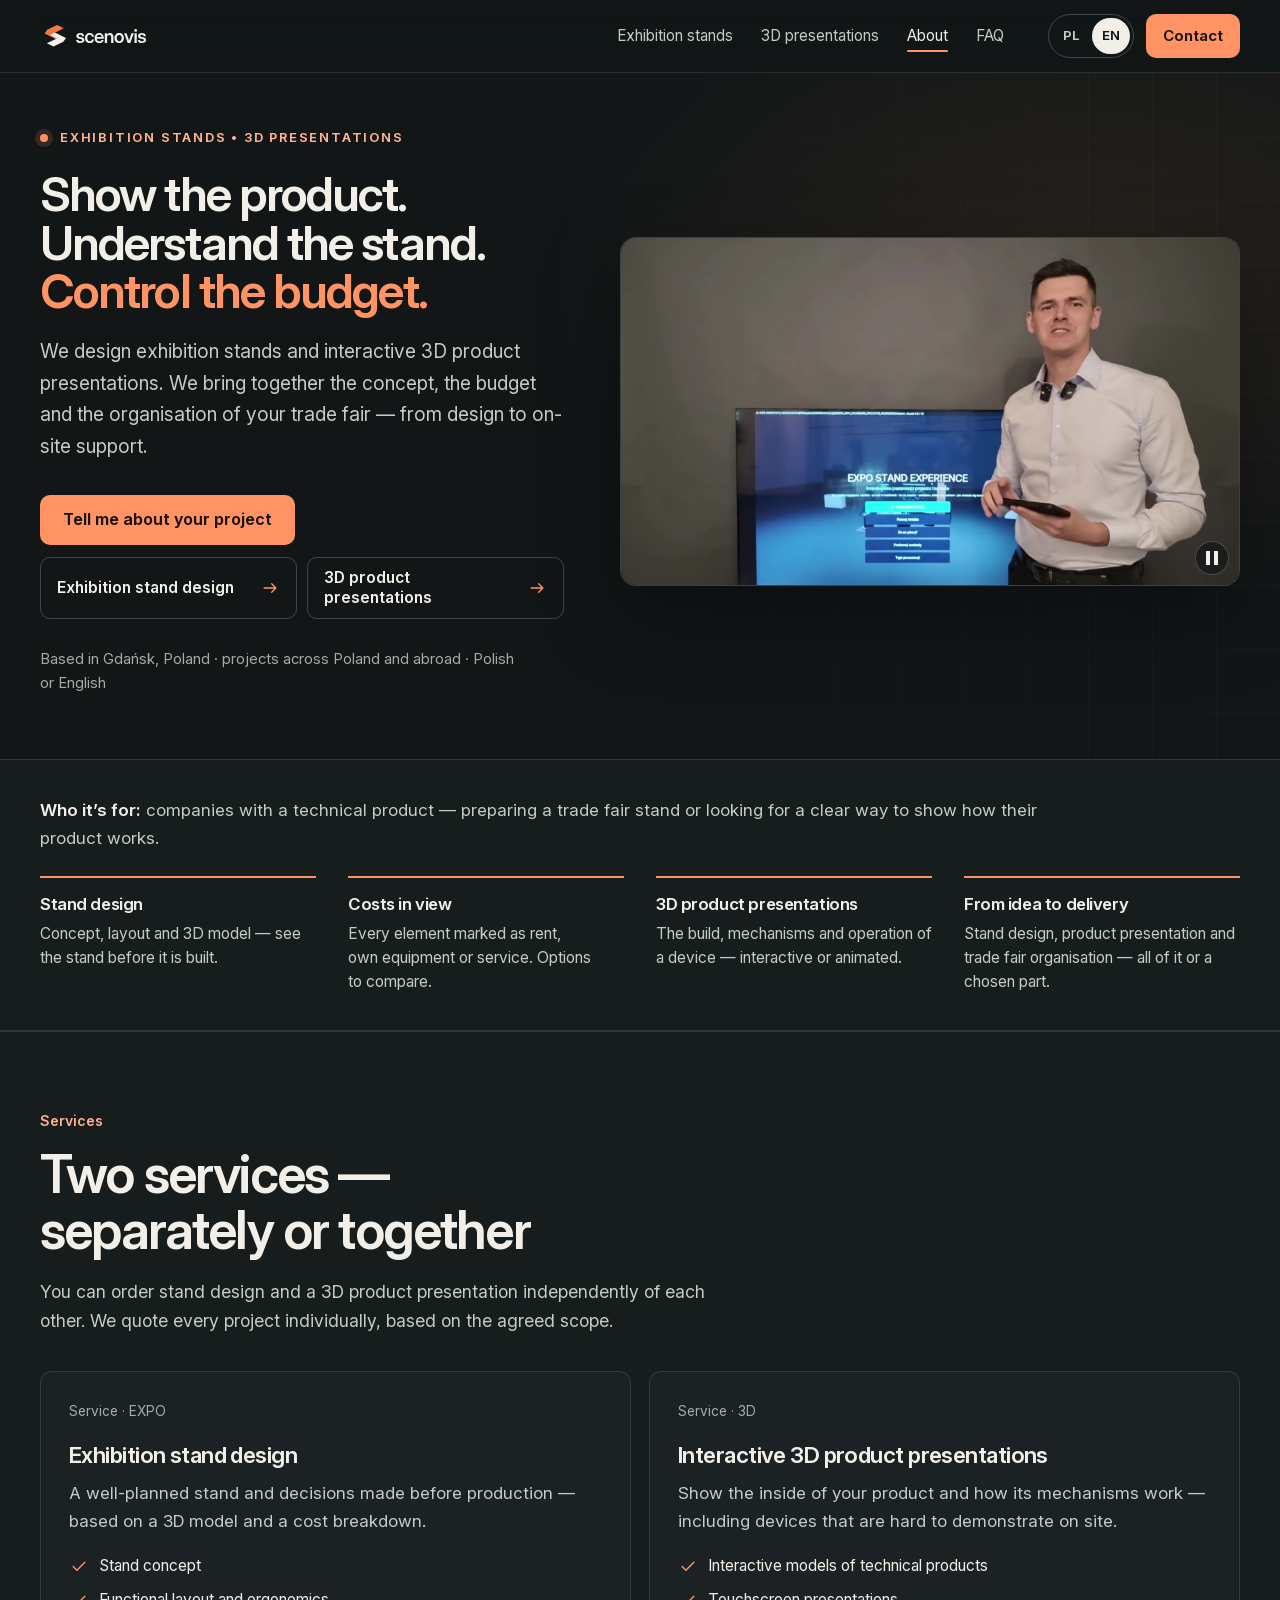
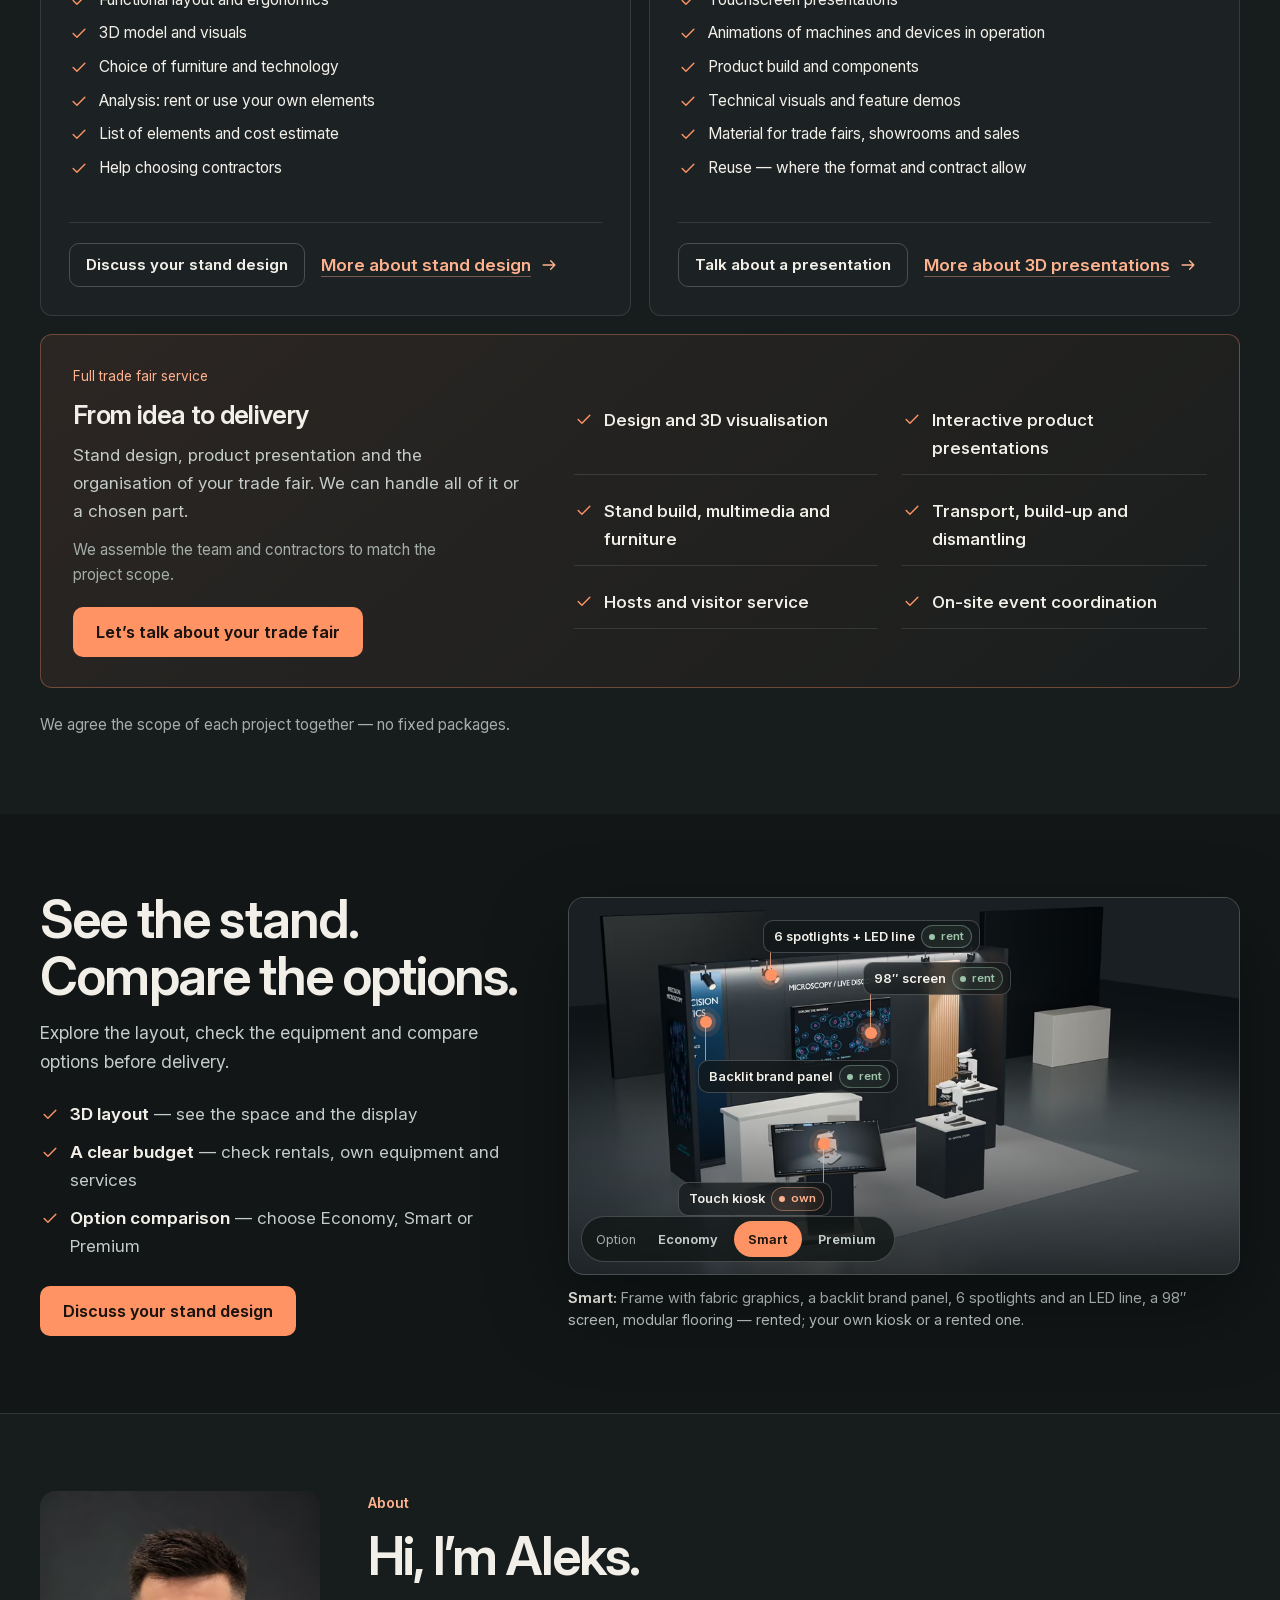
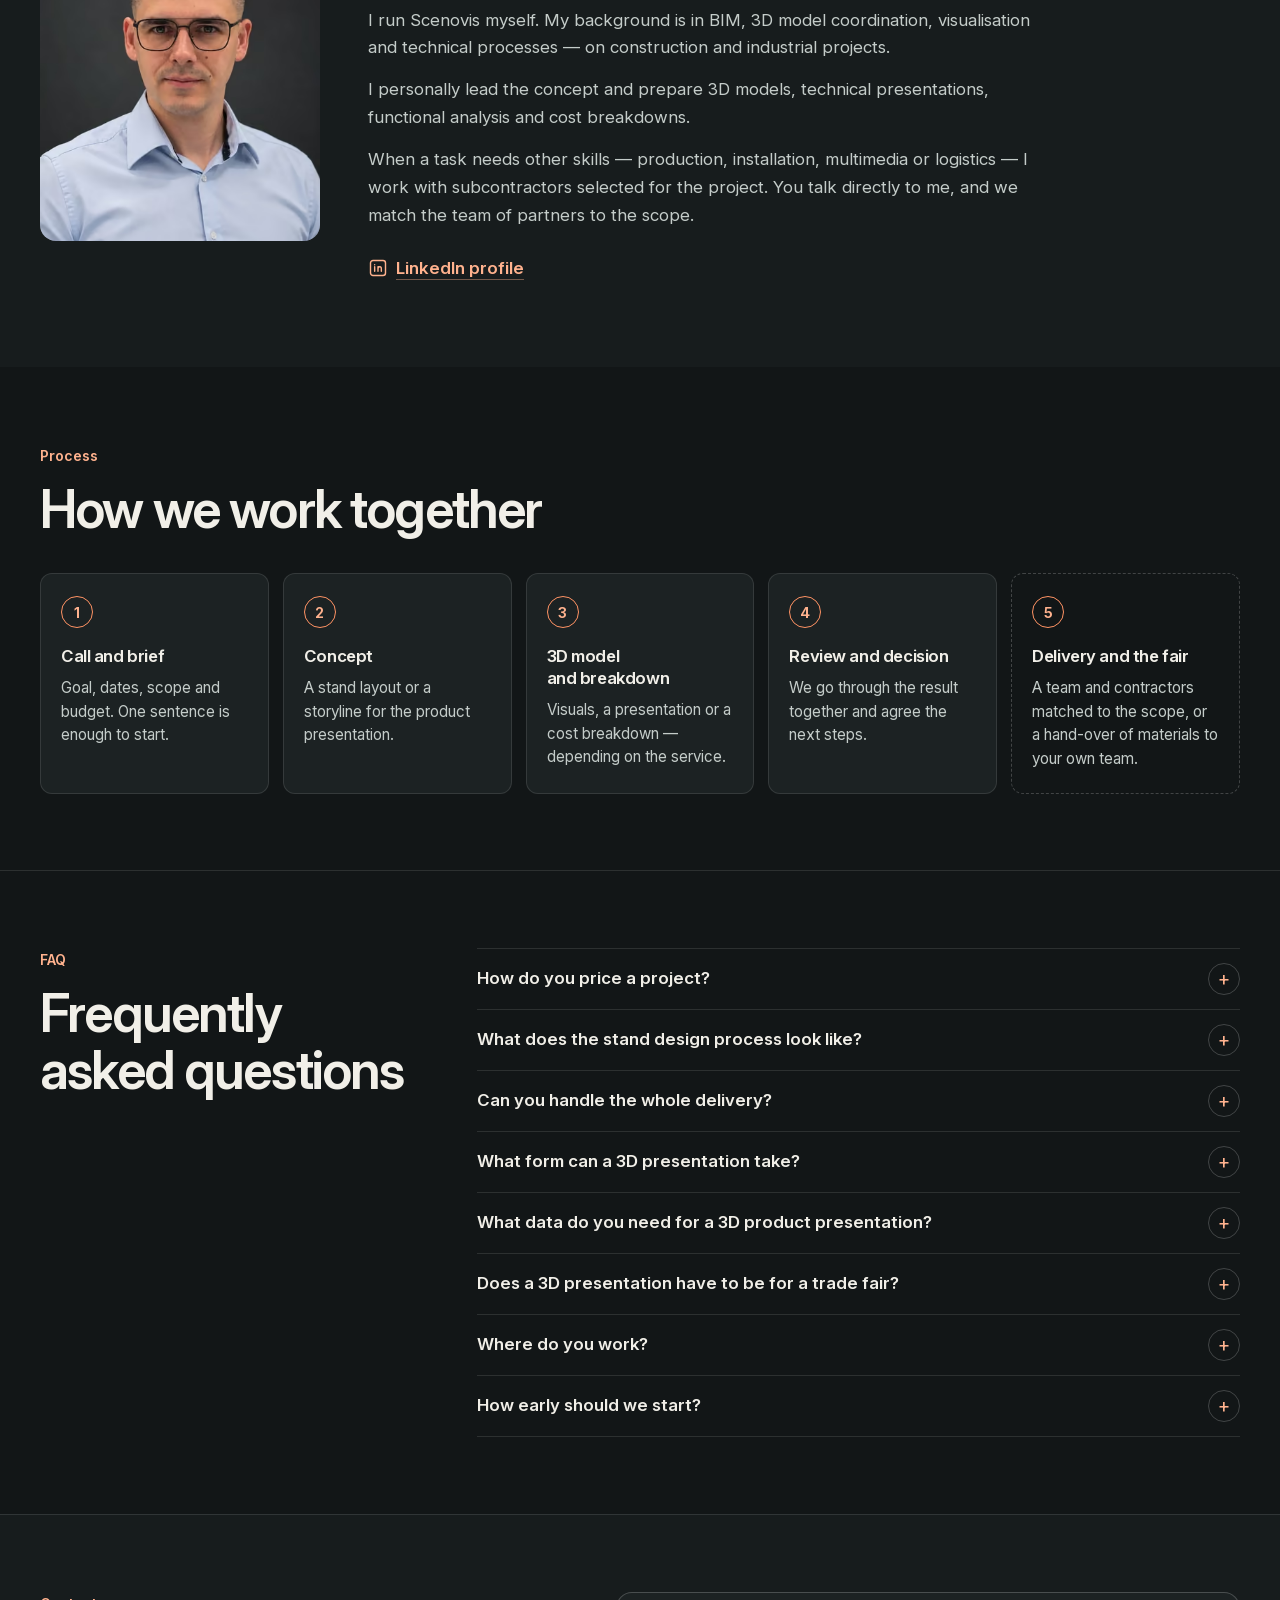
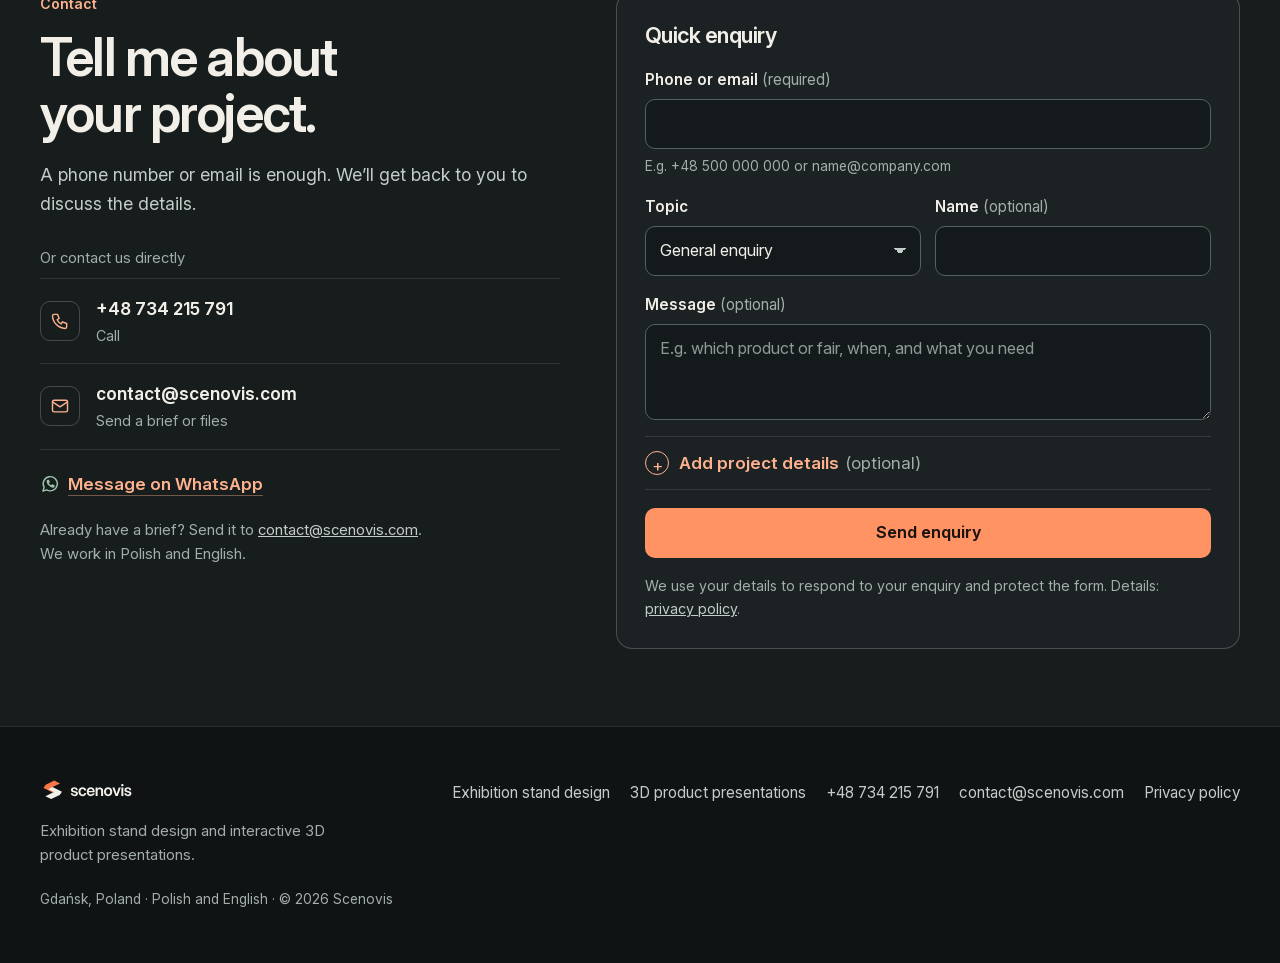
==== en/index.html @ e17bdcfd "Compact mobile typography, about section and contact form" ====
<!doctype html>
<html lang="en" class="no-js">
<head>
<meta charset="utf-8">
<meta name="viewport" content="width=device-width, initial-scale=1">
<title>Scenovis — exhibition stand design and 3D product presentations</title>
<meta name="description" content="Exhibition stand design with a 3D model and cost breakdown, plus interactive 3D presentations of technical products — for trade fairs, showrooms and sales.">
<meta name="robots" content="index,follow">
<link rel="canonical" href="https://scenovis.com/en/">
<link rel="alternate" hreflang="pl" href="https://scenovis.com/pl/">
<link rel="alternate" hreflang="en" href="https://scenovis.com/en/">
<link rel="alternate" hreflang="x-default" href="https://scenovis.com/en/">
<meta name="theme-color" content="#121617">
<meta name="color-scheme" content="dark">
<link rel="preload" href="/assets/fonts/inter-var.woff2" as="font" type="font/woff2" crossorigin>
<link rel="stylesheet" href="/assets/css/site.css?v=65be7eb4">
<script src="/assets/js/site.js?v=65be7eb4" defer></script>
<link rel="icon" href="/favicon.ico" sizes="32x32">
<link rel="icon" href="/assets/icons/favicon.svg" type="image/svg+xml">
<link rel="apple-touch-icon" href="/assets/icons/apple-touch-icon.png">
<meta property="og:type" content="website">
<meta property="og:site_name" content="Scenovis">
<meta property="og:locale" content="en_GB">
<meta property="og:locale:alternate" content="pl_PL">
<meta property="og:title" content="Scenovis — exhibition stand design and 3D product presentations">
<meta property="og:description" content="Exhibition stand design with a 3D model and cost breakdown, plus interactive 3D presentations of technical products — for trade fairs, showrooms and sales.">
<meta property="og:image" content="https://scenovis.com/assets/og/og-en.jpg?v=6e41dfbe">
<meta property="og:image:width" content="1200">
<meta property="og:image:height" content="630">
<meta property="og:image:alt" content="Scenovis — exhibition stand design and 3D product presentations">
<meta name="twitter:card" content="summary_large_image">
<meta name="twitter:title" content="Scenovis — exhibition stand design and 3D product presentations">
<meta name="twitter:description" content="Exhibition stand design with a 3D model and cost breakdown, plus interactive 3D presentations of technical products — for trade fairs, showrooms and sales.">
<meta name="twitter:image" content="https://scenovis.com/assets/og/og-en.jpg?v=6e41dfbe">
<meta property="og:url" content="https://scenovis.com/en/">
<script type="application/ld+json">{"@context":"https://schema.org","@graph":[{"@type":"Organization","@id":"https://scenovis.com/#organization","name":"Scenovis","url":"https://scenovis.com/","logo":"https://scenovis.com/assets/icons/icon-512.png","image":"https://scenovis.com/assets/og/og-pl.jpg","email":"contact@scenovis.com","telephone":"+48734215791","knowsLanguage":["pl","en"],"founder":{"@id":"https://scenovis.com/#aleks"},"contactPoint":{"@type":"ContactPoint","contactType":"customer service","telephone":"+48734215791","email":"contact@scenovis.com","availableLanguage":["Polish","English"]}},{"@type":"WebSite","@id":"https://scenovis.com/#website","url":"https://scenovis.com/","name":"Scenovis","inLanguage":["pl","en"],"publisher":{"@id":"https://scenovis.com/#organization"}},{"@type":"WebPage","@id":"https://scenovis.com/en/#webpage","url":"https://scenovis.com/en/","name":"Scenovis — exhibition stand design and 3D product presentations","description":"Exhibition stand design with a 3D model and cost breakdown, plus interactive 3D presentations of technical products — for trade fairs, showrooms and sales.","inLanguage":"en","isPartOf":{"@id":"https://scenovis.com/#website"},"about":{"@id":"https://scenovis.com/#organization"}},{"@type":"Person","@id":"https://scenovis.com/#aleks","name":"Aleks","jobTitle":"3D / BIM — exhibition stand design and 3D product presentations","worksFor":{"@id":"https://scenovis.com/#organization"},"sameAs":["https://www.linkedin.com/in/aleks-malyshka/"]},{"@type":"VideoObject","@id":"https://scenovis.com/en/#video","name":"Scenovis — exhibition stand design and 3D product presentations","description":"We design exhibition stands and interactive 3D product presentations. We bring together the concept, the budget and the organisation of your trade fair — from design to on-site support.","thumbnailUrl":["https://scenovis.com/assets/video/scenovis-home.jpg"],"uploadDate":"2026-10-18T12:00:00+02:00","duration":"PT31S","contentUrl":"https://scenovis.com/assets/video/scenovis-home.mp4","inLanguage":"en","creator":{"@id":"https://scenovis.com/#organization"}}]}</script>
</head><body class="" data-page="home" data-lang="en">
<a class="skip-link" href="#main">Skip to content</a>
<header class="site-header">
<div class="wrap header-inner">
<a class="brand" href="/en/" aria-label="Scenovis — home"><img src="/assets/icons/logo.svg" width="172" height="50" alt="Scenovis"></a>
<nav class="nav" id="site-nav" aria-label="Main navigation"><ul><li><a href="/en/exhibition-stand-design/">Exhibition stands</a></li><li><a href="/en/3d-product-presentations/">3D presentations</a></li><li><a href="#about">About</a></li><li><a href="#faq">FAQ</a></li></ul></nav>
<div class="header-actions">
<div class="lang-switch" role="group" aria-label="Language"><a href="/pl/" hreflang="pl" lang="pl" data-idmap="{&quot;services&quot;: &quot;oferta&quot;, &quot;example&quot;: &quot;przyklad&quot;, &quot;costs&quot;: &quot;koszty&quot;, &quot;about&quot;: &quot;o-mnie&quot;, &quot;process&quot;: &quot;wspolpraca&quot;, &quot;faq&quot;: &quot;faq&quot;, &quot;contact&quot;: &quot;kontakt&quot;, &quot;scope&quot;: &quot;zakres&quot;}" title="Polski">PL</a><a href="/en/" hreflang="en" lang="en" aria-current="true" title="English">EN</a></div>
<a class="button button-primary button-small header-cta" href="#contact">Contact</a>
<button class="menu-toggle" type="button" aria-controls="site-nav" aria-expanded="false" aria-label="Open menu" data-label-open="Open menu" data-label-close="Close menu"><span></span><span></span></button>
</div>
</div>
<div class="wrap mobile-contact-bar"><a class="button button-primary" href="#contact">Contact</a><a class="button button-ghost" href="https://wa.me/48734215791" target="_blank" rel="noopener" data-track="whatsapp_click">WhatsApp</a></div>
<div class="scroll-progress" aria-hidden="true"><span></span></div>
</header>
<main id="main" tabindex="-1"><section class="hero" aria-labelledby="hero-title">
<div class="wrap hero-grid">
<div class="hero-copy">
<p class="eyebrow">EXHIBITION STANDS • 3D PRESENTATIONS</p>
<h1 id="hero-title">Show the product.<br>Understand the stand.<br><em>Control the budget.</em></h1>
<p class="lead">We design exhibition stands and interactive 3D product presentations. We bring together the concept, the budget and the organisation of your trade fair — from design to on-site support.</p>
<div class="cta-row">
<a class="button button-primary" href="#contact" data-topic="general" data-track="hero_cta_contact">Tell me about your project</a>
</div>
<nav class="hero-paths" aria-label="Services"><ul><li><a class="hero-path" href="/en/exhibition-stand-design/" data-track="hero_service_expo"><span>Exhibition stand design</span><svg class="icon" viewBox="0 0 24 24" aria-hidden="true" focusable="false"><path d="M5 12h14m-5-5 5 5-5 5"/></svg></a></li><li><a class="hero-path" href="/en/3d-product-presentations/" data-track="hero_service_3d"><span>3D product presentations</span><svg class="icon" viewBox="0 0 24 24" aria-hidden="true" focusable="false"><path d="M5 12h14m-5-5 5 5-5 5"/></svg></a></li></ul></nav>
<p class="hero-note">Based in Gdańsk, Poland · projects across Poland and abroad · Polish or English</p>
</div>
<figure class="hero-figure hero-figure--media has-hero-video">
<div class="annotated"><video class="hero-video" autoplay muted playsinline preload="metadata" poster="/assets/video/scenovis-home.jpg?v=5f0a9a73" width="1920" height="1080" aria-label="Touch kiosk with an interactive 3D microscope presentation, the stand counter behind it"><source src="/assets/video/scenovis-home-960.mp4?v=e332403c" type="video/mp4" media="(max-width: 700px)"><source src="/assets/video/scenovis-home.mp4?v=f4c0cc27" type="video/mp4"><track kind="captions" srclang="pl" label="Polski" src="/assets/video/scenovis-home.pl.vtt?v=3665d133"><track kind="captions" srclang="en" label="English" src="/assets/video/scenovis-home.en.vtt?v=f7b758bb" default></video><button class="hero-video-toggle" type="button" data-hero-video-toggle aria-pressed="false" aria-label="Pause video" data-label-pause="Pause video" data-label-play="Play video"><span aria-hidden="true"></span></button><div class="hero-video-end" hidden><div class="player-end-actions"><button type="button" class="button button-ghost player-replay" data-hero-replay>↻ Watch again</button><a class="button button-primary" href="#contact" data-topic="general" data-track="hero_video_end_cta">Tell me about your project</a></div></div></div>
</figure>
</div>
</section><section class="tldr" aria-labelledby="tldr-title">
<div class="wrap">
<h2 class="visually-hidden" id="tldr-title">Scenovis at a glance</h2>
<p class="tldr-for"><strong>Who it’s for:</strong> companies with a technical product — preparing a trade fair stand or looking for a clear way to show how their product works.</p>
<ul class="tldr-list"><li><h3>Stand design</h3><p>Concept, layout and 3D model — see the stand before it is built.</p></li><li><h3>Costs in view</h3><p>Every element marked as rent, own equipment or service. Options to compare.</p></li><li><h3>3D product presentations</h3><p>The build, mechanisms and operation of a device — interactive or animated.</p></li><li><h3>From idea to delivery</h3><p>Stand design, product presentation and trade fair organisation — all of it or a chosen part.</p></li></ul>
</div>
</section><section class="section services" id="services" aria-labelledby="services-title">
<div class="wrap">
<div class="section-head"><p class="section-label">Services</p><h2 id="services-title">Two services — separately or together</h2><p class="section-lead">You can order stand design and a 3D product presentation independently of each other. We quote every project individually, based on the agreed scope.</p></div>
<div class="services-grid"><article class="service">
<p class="service-code">Service · EXPO</p>
<h3>Exhibition stand design</h3>
<p class="service-desc">A well-planned stand and decisions made before production — based on a 3D model and a cost breakdown.</p>
<ul class="service-list"><li><svg class="icon" viewBox="0 0 24 24" aria-hidden="true" focusable="false"><path d="m5 12.5 4.5 4.5L19 7.5"/></svg>Stand concept</li><li><svg class="icon" viewBox="0 0 24 24" aria-hidden="true" focusable="false"><path d="m5 12.5 4.5 4.5L19 7.5"/></svg>Functional layout and ergonomics</li><li><svg class="icon" viewBox="0 0 24 24" aria-hidden="true" focusable="false"><path d="m5 12.5 4.5 4.5L19 7.5"/></svg>3D model and visuals</li><li><svg class="icon" viewBox="0 0 24 24" aria-hidden="true" focusable="false"><path d="m5 12.5 4.5 4.5L19 7.5"/></svg>Choice of furniture and technology</li><li><svg class="icon" viewBox="0 0 24 24" aria-hidden="true" focusable="false"><path d="m5 12.5 4.5 4.5L19 7.5"/></svg>Analysis: rent or use your own elements</li><li><svg class="icon" viewBox="0 0 24 24" aria-hidden="true" focusable="false"><path d="m5 12.5 4.5 4.5L19 7.5"/></svg>List of elements and cost estimate</li><li><svg class="icon" viewBox="0 0 24 24" aria-hidden="true" focusable="false"><path d="m5 12.5 4.5 4.5L19 7.5"/></svg>Help choosing contractors</li></ul>
<div class="service-actions">
<a class="button button-ghost button-small" href="#contact" data-topic="expo">Discuss your stand design</a>
<a class="text-link" href="/en/exhibition-stand-design/">More about stand design<svg class="icon" viewBox="0 0 24 24" aria-hidden="true" focusable="false"><path d="M5 12h14m-5-5 5 5-5 5"/></svg></a>
</div>
</article><article class="service">
<p class="service-code">Service · 3D</p>
<h3>Interactive 3D product presentations</h3>
<p class="service-desc">Show the inside of your product and how its mechanisms work — including devices that are hard to demonstrate on site.</p>
<ul class="service-list"><li><svg class="icon" viewBox="0 0 24 24" aria-hidden="true" focusable="false"><path d="m5 12.5 4.5 4.5L19 7.5"/></svg>Interactive models of technical products</li><li><svg class="icon" viewBox="0 0 24 24" aria-hidden="true" focusable="false"><path d="m5 12.5 4.5 4.5L19 7.5"/></svg>Touchscreen presentations</li><li><svg class="icon" viewBox="0 0 24 24" aria-hidden="true" focusable="false"><path d="m5 12.5 4.5 4.5L19 7.5"/></svg>Animations of machines and devices in operation</li><li><svg class="icon" viewBox="0 0 24 24" aria-hidden="true" focusable="false"><path d="m5 12.5 4.5 4.5L19 7.5"/></svg>Product build and components</li><li><svg class="icon" viewBox="0 0 24 24" aria-hidden="true" focusable="false"><path d="m5 12.5 4.5 4.5L19 7.5"/></svg>Technical visuals and feature demos</li><li><svg class="icon" viewBox="0 0 24 24" aria-hidden="true" focusable="false"><path d="m5 12.5 4.5 4.5L19 7.5"/></svg>Material for trade fairs, showrooms and sales</li><li><svg class="icon" viewBox="0 0 24 24" aria-hidden="true" focusable="false"><path d="m5 12.5 4.5 4.5L19 7.5"/></svg>Reuse — where the format and contract allow</li></ul>
<div class="service-actions">
<a class="button button-ghost button-small" href="#contact" data-topic="3d">Talk about a presentation</a>
<a class="text-link" href="/en/3d-product-presentations/">More about 3D presentations<svg class="icon" viewBox="0 0 24 24" aria-hidden="true" focusable="false"><path d="M5 12h14m-5-5 5 5-5 5"/></svg></a>
</div>
</article></div>
<div class="full">
<div class="full-copy">
<p class="service-code">Full trade fair service</p>
<h3>From idea to delivery</h3>
<p class="service-desc">Stand design, product presentation and the organisation of your trade fair. We can handle all of it or a chosen part.</p>
<p class="full-note">We assemble the team and contractors to match the project scope.</p>
<a class="button button-primary" href="#contact" data-topic="delivery" data-track="full_service_cta">Let’s talk about your trade fair</a>
</div>
<ul class="full-list"><li><svg class="icon" viewBox="0 0 24 24" aria-hidden="true" focusable="false"><path d="m5 12.5 4.5 4.5L19 7.5"/></svg>Design and 3D visualisation</li><li><svg class="icon" viewBox="0 0 24 24" aria-hidden="true" focusable="false"><path d="m5 12.5 4.5 4.5L19 7.5"/></svg>Interactive product presentations</li><li><svg class="icon" viewBox="0 0 24 24" aria-hidden="true" focusable="false"><path d="m5 12.5 4.5 4.5L19 7.5"/></svg>Stand build, multimedia and furniture</li><li><svg class="icon" viewBox="0 0 24 24" aria-hidden="true" focusable="false"><path d="m5 12.5 4.5 4.5L19 7.5"/></svg>Transport, build-up and dismantling</li><li><svg class="icon" viewBox="0 0 24 24" aria-hidden="true" focusable="false"><path d="m5 12.5 4.5 4.5L19 7.5"/></svg>Hosts and visitor service</li><li><svg class="icon" viewBox="0 0 24 24" aria-hidden="true" focusable="false"><path d="m5 12.5 4.5 4.5L19 7.5"/></svg>On-site event coordination</li></ul>
</div>
<p class="services-note">We agree the scope of each project together — no fixed packages.</p>
</div>
</section><section class="section case" id="example" aria-labelledby="case-title">
<div class="wrap">
<div class="case-copy">
<h2 id="case-title">See the stand. Compare the options.</h2>
<p class="section-lead">Explore the layout, check the equipment and compare options before delivery.</p>
<ul class="case-points"><li><svg class="icon" viewBox="0 0 24 24" aria-hidden="true" focusable="false"><path d="m5 12.5 4.5 4.5L19 7.5"/></svg><span><strong>3D layout</strong> — see the space and the display</span></li><li><svg class="icon" viewBox="0 0 24 24" aria-hidden="true" focusable="false"><path d="m5 12.5 4.5 4.5L19 7.5"/></svg><span><strong>A clear budget</strong> — check rentals, own equipment and services</span></li><li><svg class="icon" viewBox="0 0 24 24" aria-hidden="true" focusable="false"><path d="m5 12.5 4.5 4.5L19 7.5"/></svg><span><strong>Option comparison</strong> — choose Economy, Smart or Premium</span></li></ul>
<a class="button button-primary case-cta-btn" href="#contact" data-topic="expo" data-track="case_cta_click">Discuss your stand design</a>
</div>
<div class="case-stage">
<figure class="variant-figure" data-variant-scope data-variant="smart">
<div class="annotated">
<picture><source type="image/avif" srcset="/assets/img/scenovis-stoisko-640.avif?v=1434ee39 640w, /assets/img/scenovis-stoisko-960.avif?v=9cdb588f 960w, /assets/img/scenovis-stoisko-1280.avif?v=fe6101ed 1280w, /assets/img/scenovis-stoisko-1660.avif?v=cd9962e8 1660w, /assets/img/scenovis-stoisko-1920.avif?v=07d59e4a 1920w" sizes="(min-width: 1000px) 52vw, 100vw"><source type="image/webp" srcset="/assets/img/scenovis-stoisko-640.webp?v=365f8b81 640w, /assets/img/scenovis-stoisko-960.webp?v=633dd3be 960w, /assets/img/scenovis-stoisko-1280.webp?v=3325d680 1280w, /assets/img/scenovis-stoisko-1660.webp?v=5f00f7b8 1660w, /assets/img/scenovis-stoisko-1920.webp?v=f0d7a3d9 1920w" sizes="(min-width: 1000px) 52vw, 100vw"><img class="annotated-img" src="/assets/img/scenovis-stoisko-1280.webp?v=3325d680" width="1920" height="1080" alt="3D render of an exhibition stand with microscopes, a screen and a touch kiosk" loading="lazy" decoding="async"></picture>
<ul class="tags" aria-label="Stand elements labelled by cost type"><li class="tag tag--screen in-economy ti-0"><span class="tag-label"><span class="tag-name">75″ screen</span><span class="chip chip--rent">rent</span></span></li><li class="tag tag--spots in-economy ti-1"><span class="tag-label"><span class="tag-name">4 spotlights</span><span class="chip chip--rent">rent</span></span></li><li class="tag tag--kiosk in-economy ti-2"><span class="tag-label"><span class="tag-name">Touch kiosk</span><span class="chip chip--rent">rent</span></span></li><li class="tag tag--floor in-economy ti-3"><span class="tag-label"><span class="tag-name">Carpet</span><span class="chip chip--rent">rent</span></span></li><li class="tag tag--screen in-smart ti-0"><span class="tag-label"><span class="tag-name">98″ screen</span><span class="chip chip--rent">rent</span></span></li><li class="tag tag--spots in-smart ti-1"><span class="tag-label"><span class="tag-name">6 spotlights + LED line</span><span class="chip chip--rent">rent</span></span></li><li class="tag tag--brand in-smart ti-2"><span class="tag-label"><span class="tag-name">Backlit brand panel</span><span class="chip chip--rent">rent</span></span></li><li class="tag tag--kiosk in-smart ti-3"><span class="tag-label"><span class="tag-name">Touch kiosk</span><span class="chip chip--own">own</span></span></li><li class="tag tag--screen in-premium ti-0"><span class="tag-label"><span class="tag-name">Professional 98″ display</span><span class="chip chip--rent">rent</span></span></li><li class="tag tag--spots in-premium ti-1"><span class="tag-label"><span class="tag-name">Spotlights with scene controller</span><span class="chip chip--rent">rent</span></span></li><li class="tag tag--slats in-premium ti-2"><span class="tag-label"><span class="tag-name">Backlit panels</span><span class="chip chip--rent">rent</span></span></li><li class="tag tag--ped in-premium ti-3"><span class="tag-label"><span class="tag-name">Lit pedestals</span><span class="chip chip--rent">rent</span></span></li></ul>
<div class="variant-pill" role="group" aria-label="Compare options"><span aria-hidden="true">Option</span><button type="button" class="vbtn" data-set-variant="economy" aria-pressed="false">Economy</button><button type="button" class="vbtn" data-set-variant="smart" aria-pressed="true">Smart</button><button type="button" class="vbtn" data-set-variant="premium" aria-pressed="false">Premium</button></div>
</div>
<figcaption class="variant-scopes" aria-live="polite"><p class="variant-scope in-economy"><strong>Economy:</strong> System walls, carpet, 4 spotlights, a 75″ screen and a touch kiosk — all rented.</p><p class="variant-scope in-smart"><strong>Smart:</strong> Frame with fabric graphics, a backlit brand panel, 6 spotlights and an LED line, a 98″ screen, modular flooring — rented; your own kiosk or a rented one.</p><p class="variant-scope in-premium"><strong>Premium:</strong> The Smart scope plus three backlit panels, lit pedestals, spotlights with a scene controller and a professional 98″ display — rented, with on-site technical support.</p></figcaption>
</figure>
</div>
</div>
</section><section class="section about" id="about" aria-labelledby="about-title">
<div class="wrap">
<div class="about-grid">
<div class="about-photo"><picture><source type="image/avif" srcset="/assets/img/aleks-400.avif?v=24e76b40 400w, /assets/img/aleks-600.avif?v=0e525d58 600w, /assets/img/aleks-800.avif?v=bd4d94e5 800w" sizes="(min-width: 900px) 320px, 60vw"><source type="image/webp" srcset="/assets/img/aleks-400.webp?v=dc070945 400w, /assets/img/aleks-600.webp?v=9b64060a 600w, /assets/img/aleks-800.webp?v=7c2cb796 800w" sizes="(min-width: 900px) 320px, 60vw"><img class="" src="/assets/img/aleks-600.webp?v=9b64060a" width="800" height="1067" alt="Aleks — Scenovis" loading="lazy" decoding="async"></picture></div>
<div class="about-copy">
<p class="section-label">About</p>
<h2 id="about-title">Hi, I’m Aleks.</h2>
<div class="about-body about-body--full"><p>I run Scenovis myself. My background is in BIM, 3D model coordination, visualisation and technical processes — on construction and industrial projects.</p><p>I personally lead the concept and prepare 3D models, technical presentations, functional analysis and cost breakdowns.</p><p>When a task needs other skills — production, installation, multimedia or logistics — I work with subcontractors selected for the project. You talk directly to me, and we match the team of partners to the scope.</p></div>
<p class="about-body about-body--short">I design exhibition stands and 3D presentations. I combine BIM experience with cost planning. You work directly with me, and I bring in partners for delivery.</p>
<a class="text-link" href="https://www.linkedin.com/in/aleks-malyshka/" rel="noopener" target="_blank"><svg class="icon" viewBox="0 0 24 24" aria-hidden="true" focusable="false"><rect x="3" y="3" width="18" height="18" rx="3"/><path d="M8 10.5V16m0-8v.01M12 16v-5.5m0 2.5c0-1.5 1-2.5 2.3-2.5S16 11.5 16 13v3"/></svg>LinkedIn profile</a>
</div>
</div>
</div>
</section><section class="section process" id="process" aria-labelledby="process-title">
<div class="wrap">
<div class="section-head"><p class="section-label">Process</p><h2 id="process-title">How we work together</h2></div>
<ol class="steps"><li><h3>Call and brief</h3><p>Goal, dates, scope and budget. One sentence is enough to start.</p></li><li><h3>Concept</h3><p>A stand layout or a storyline for the product presentation.</p></li><li><h3>3D model and breakdown</h3><p>Visuals, a presentation or a cost breakdown — depending on the service.</p></li><li><h3>Review and decision</h3><p>We go through the result together and agree the next steps.</p></li><li><h3>Delivery and the fair</h3><p>A team and contractors matched to the scope, or a hand-over of materials to your own team.</p></li></ol>
</div>
</section><section class="section faq" id="faq" aria-labelledby="faq-title">
<div class="wrap faq-grid">
<div class="section-head"><p class="section-label">FAQ</p><h2 id="faq-title">Frequently asked questions</h2></div>
<div class="faq-list"><details class="faq-item"><summary>How do you price a project?</summary><div class="faq-a"><p>Every project is quoted individually — there are no fixed packages. The quote depends on the scope: for a stand, for example, on floor space and the number of options; for a 3D presentation, on the complexity of the product and the format. We give you a quote after a short call, before any work starts.</p></div></details><details class="faq-item"><summary>What does the stand design process look like?</summary><div class="faq-a"><p>We start with a brief: the fair, dates, floor space, goal and budget. We then prepare the concept and functional layout, a 3D model and a list of elements with their cost type. We go through the options, and only then do you decide what to order from contractors.</p></div></details><details class="faq-item"><summary>Can you handle the whole delivery?</summary><div class="faq-a"><p>Yes. Stand build, multimedia, transport, installation, stand staff and on-site coordination are organised within the scope we agree — we assemble the team and contractors for the project. You can also order just the design with a cost breakdown and build it with your own contractor.</p></div></details><details class="faq-item"><summary>What form can a 3D presentation take?</summary><div class="faq-a"><p>Depending on your needs: an interactive presentation where the user picks parts of the product, an animation or film, or a set of visuals and cutaways. We choose the format for where it will be used — a stand, a showroom, a sales meeting or a website.</p></div></details><details class="faq-item"><summary>What data do you need for a 3D product presentation?</summary><div class="faq-a"><p>CAD models (e.g. STEP) or technical drawings work best. If you don’t have them, we can start from photos, dimensions and a description of how it works — and agree the right level of detail together.</p></div></details><details class="faq-item"><summary>Does a 3D presentation have to be for a trade fair?</summary><div class="faq-a"><p>No. A presentation can support sales reps in meetings, run in a showroom or on a website. You don’t need a stand for it.</p></div></details><details class="faq-item"><summary>Where do you work?</summary><div class="faq-a"><p>We work from Gdańsk for clients across Poland and at trade fairs abroad. The design, 3D model and cost breakdown are prepared remotely, with meetings online or in person. On-site service and coordination during the fair are agreed individually.</p></div></details><details class="faq-item"><summary>How early should we start?</summary><div class="faq-a"><p>Ideally start 2–3 months before the fair, and earlier for a custom-built or large stand. Organisers often require design approval in advance, and contractors need time for quotes and production.</p><p>With a smaller scope and materials ready (stand dimensions, logo, product data) we can work faster. We agree a specific schedule after the brief.</p></div></details></div>
</div>
</section><section class="section contact" id="contact" aria-labelledby="contact-title">
<div class="wrap contact-grid">
<div class="contact-copy">
<div class="section-head"><p class="section-label">Contact</p><h2 id="contact-title">Tell me about your project.</h2><p class="section-lead">A phone number or email is enough. We’ll get back to you to discuss the details.</p></div>
<p class="direct-title">Or contact us directly</p>
<ul class="direct">
<li><a href="tel:+48734215791" data-track="phone_click"><svg class="icon" viewBox="0 0 24 24" aria-hidden="true" focusable="false"><path d="M5 4h4l2 5-2.5 1.5a11 11 0 0 0 5 5L15 13l5 2v4a2 2 0 0 1-2 2A16 16 0 0 1 3 6a2 2 0 0 1 2-2"/></svg><span><strong>+48 734 215 791</strong><small>Call</small></span></a></li>
<li><a href="mailto:contact@scenovis.com" data-track="email_click"><svg class="icon" viewBox="0 0 24 24" aria-hidden="true" focusable="false"><rect x="3" y="5" width="18" height="14" rx="2"/><path d="m3 7 9 6 9-6"/></svg><span><strong>contact@scenovis.com</strong><small>Send a brief or files</small></span></a></li>
</ul>
<p class="wa-line"><a class="text-link" href="https://wa.me/48734215791?text=Hello%2C%20I%E2%80%99m%20writing%20from%20the%20Scenovis%20website." rel="noopener" target="_blank" data-track="whatsapp_click"><svg class="icon" viewBox="0 0 24 24" aria-hidden="true" focusable="false"><path d="M3.5 20.5 5 16a8.5 8.5 0 1 1 3 3z"/><path d="M9 9.5c.3 2 2.3 4.2 4.5 5l1.3-1.3 2 1-.3 1.3c-3.3.6-7.6-3.4-7.8-7.2l1.3-.6 1 2z"/></svg>Message on WhatsApp</a></p>
<p class="contact-small">Already have a brief? Send it to <a href="mailto:contact@scenovis.com" data-track="email_click">contact@scenovis.com</a>.<br>We work in Polish and English.</p>
</div>
<div class="form-panel">
<h3 class="form-title">Quick enquiry</h3>
<form id="lead-form" class="lead-form" action="/api/lead" method="post" novalidate>
<input type="hidden" name="lang" value="en">
<input type="hidden" name="page" value="home">
<div class="hp" aria-hidden="true" inert><input type="text" name="website" id="f-website" tabindex="-1" autocomplete="off" aria-hidden="true"></div>
<div class="field">
<label for="f-contact">Phone or email <span class="req">(required)</span></label>
<input id="f-contact" name="contact" type="text" required maxlength="140" autocomplete="on" spellcheck="false" autocapitalize="off" autocorrect="off" enterkeyhint="next" aria-describedby="f-contact-hint f-error">
<p class="hint" id="f-contact-hint">E.g. +48 500 000 000 or name@company.com</p>
</div>
<div class="field-row">
<div class="field">
<label for="f-topic">Topic</label>
<select id="f-topic" name="topic"><option value="general" selected>General enquiry</option><option value="expo">Exhibition stand design</option><option value="3d">3D product presentation</option><option value="delivery">Full trade fair service</option></select>
</div>
<div class="field">
<label for="f-name">Name <span class="opt">(optional)</span></label>
<input id="f-name" name="name" type="text" maxlength="80" autocomplete="name">
</div>
</div>
<div class="field">
<label for="f-message">Message <span class="opt">(optional)</span></label>
<textarea id="f-message" name="message" rows="3" maxlength="2000" placeholder="E.g. which product or fair, when, and what you need"></textarea>
</div>
<details class="more-fields">
<summary>Add project details <span class="opt">(optional)</span></summary>
<div class="more-grid">
<div class="field"><label for="f-event">Fair / event</label><input id="f-event" name="event" type="text" maxlength="120"></div>
<div class="field"><label for="f-city">City</label><input id="f-city" name="city" type="text" maxlength="80" autocomplete="address-level2"></div>
<div class="field"><label for="f-date">Dates</label><input id="f-date" name="date" type="text" maxlength="60" placeholder="E.g. March 2027"></div>
<div class="field"><label for="f-area">Stand size (m²)</label><input id="f-area" name="area" type="text" inputmode="decimal" maxlength="20"></div>
<div class="field"><label for="f-budget">Rough budget</label><input id="f-budget" name="budget" type="text" maxlength="80" placeholder="E.g. an amount or “to be agreed”"></div>
<div class="field"><label for="f-reuse">Reuse at future fairs?</label><select id="f-reuse" name="reuse"><option value="">Not sure yet</option><option value="yes">Yes, I want to reuse it</option><option value="no">No, one-off</option></select></div>
</div>
</details>
<div class="turnstile-holder" id="turnstile-container" aria-label="Form security check"></div>
<p class="form-error" id="f-error" role="alert"></p>
<button class="button button-primary button-block" type="submit">Send enquiry</button>
<div class="form-status" id="f-status" role="status" aria-live="polite" tabindex="-1"></div>
<p class="form-note">We use your details to respond to your enquiry and protect the form. Details: <a href="/en/privacy-policy/">privacy policy</a>.</p>
</form>
<script type="application/json" id="form-i18n">{"f_err_contact": "Enter a phone number or an email address.", "f_err_empty": "Please enter a phone number or an email address.", "f_err_email": "Please check the email address — it should look like name@company.com.", "f_success": "Thank you — your enquiry has been sent. We’ll get back to you as soon as we can.", "f_fail": "The form wasn’t sent — your message did not go through. It’s ready to send by email or WhatsApp instead:", "f_fail_email": "Send by email", "f_fail_wa": "Send via WhatsApp", "f_preview": "This is a local preview — sending works once the site is published. You can test sending by email:", "f_sending": "Sending…", "f_submit": "Send enquiry", "f_turnstile_wait": "Security check is loading — please try again in a moment.", "f_turnstile_check": "Please complete the security check and try again.", "f_turnstile_unavailable": "The form is temporarily unavailable, so your message was not sent. Please send it by email or WhatsApp:", "mail_subject": "Enquiry from the Scenovis website", "wa_hello": "Hello, I’m writing from the Scenovis website.", "topics": {"general": "General enquiry", "expo": "Exhibition stand design", "3d": "3D product presentation", "delivery": "Full trade fair service"}, "fields": {"contact": "Contact", "name": "Name", "message": "Message", "topic": "Topic", "event": "Fair", "city": "City", "date": "Dates", "area": "Stand size", "budget": "Budget", "reuse": "Reuse"}}</script>
<script type="application/json" id="form-config">{"email": "contact@scenovis.com", "wa": "48734215791"}</script>
</div>
</div>
</section></main>
<footer class="site-footer">
<div class="wrap footer-inner">
<div class="footer-brand">
<img src="/assets/icons/logo.svg" width="138" height="40" alt="Scenovis" loading="lazy">
<p>Exhibition stand design and interactive 3D product presentations.</p>
</div>
<ul class="footer-links">
<li><a href="/en/exhibition-stand-design/">Exhibition stand design</a></li>
<li><a href="/en/3d-product-presentations/">3D product presentations</a></li>
<li><a href="tel:+48734215791" data-track="phone_click">+48 734 215 791</a></li>
<li><a href="mailto:contact@scenovis.com" data-track="email_click">contact@scenovis.com</a></li>
<li><a href="/en/privacy-policy/">Privacy policy</a></li>
</ul>
<p class="footer-meta">Gdańsk, Poland · Polish and English · © 2026 Scenovis</p>
</div>
</footer>
</body>
</html>
---- assets/css/site.css ----
/* ==========================================================================
   SCENOVIS — jeden arkusz stylów (zastępuje site.css + refinements.css)
   Kierunek: grafit + pomarańcz, „dokumentacja techniczna” (adnotacje,
   kody elementów, zestawienie) tylko tam, gdzie niesie informację.
   ========================================================================== */

@font-face {
  font-family: "Inter";
  src: url("/assets/fonts/inter-var.woff2") format("woff2");
  font-weight: 400 700;
  font-style: normal;
  font-display: swap;
}
/* Metryczny zamiennik ogranicza przesunięcia układu (CLS) przed załadowaniem fontu */
@font-face {
  font-family: "Inter Fallback";
  src: local("Arial"), local("Helvetica Neue"), local("Helvetica");
  size-adjust: 107.1%;
  ascent-override: 90.4%;
  descent-override: 22.5%;
  line-gap-override: 0%;
}

:root {
  --bg: #121617;
  --bg-2: #171c1d;
  --surface: #1c2223;
  --surface-2: #232a2b;
  --line: rgba(255, 255, 255, .11);
  --line-2: rgba(255, 255, 255, .2);
  --ink: #f1efe8;
  --ink-2: #c4ccc9;
  --ink-3: #a3adaa;
  --accent: #ff9364;
  --accent-ink: #ffb28e;
  --accent-deep: #1a1310;
  --rent: #9cc4ab;
  --service: #d8c7a3;
  --buy: #ffb28e;
  --radius: 12px;
  --radius-s: 8px;
  --wrap: 1240px;
  --gutter: 40px;
  --header-h: 72px;
  --font: "Inter", "Inter Fallback", ui-sans-serif, system-ui, -apple-system, "Segoe UI", Roboto, Arial, sans-serif;
  --ease: cubic-bezier(.2, .8, .2, 1);
  color-scheme: dark;
}

*, *::before, *::after { box-sizing: border-box; }
html { -webkit-text-size-adjust: 100%; scroll-behavior: smooth; scroll-padding-top: calc(var(--header-h) + 16px); }
body {
  margin: 0;
  background: var(--bg);
  color: var(--ink);
  font: 400 17px/1.65 var(--font);
  font-optical-sizing: auto;
  -webkit-font-smoothing: antialiased;
  text-rendering: optimizeLegibility;
}
img, svg, video { display: block; max-width: 100%; height: auto; }
a { color: inherit; }
h1, h2, h3, p, ul, ol, figure { margin: 0; }
ul, ol { padding: 0; list-style: none; }
button, input, select, textarea { font: inherit; color: inherit; }
button { cursor: pointer; }
::selection { background: rgba(255, 147, 100, .4); color: #fff; }
:focus-visible { outline: 2px solid var(--accent-ink); outline-offset: 3px; border-radius: 4px; }
#main:focus, [tabindex="-1"]:focus { outline: none; }

.wrap { width: min(var(--wrap), calc(100% - var(--gutter) * 2)); margin-inline: auto; }
.wrap.narrow { max-width: 760px; }
.visually-hidden {
  position: absolute !important; width: 1px; height: 1px; padding: 0; margin: -1px;
  overflow: hidden; clip: rect(0 0 0 0); white-space: nowrap; border: 0;
}
.skip-link {
  position: absolute; left: 16px; top: -80px; z-index: 200;
  background: var(--accent); color: var(--accent-deep); padding: 12px 16px; border-radius: var(--radius-s);
  font-weight: 650; text-decoration: none;
}
.skip-link:focus { top: 12px; }

/* ---------- typografia ---------- */
h1, h2, h3 { font-weight: 620; letter-spacing: -.025em; text-wrap: balance; }
h1 { font-size: clamp(2.6rem, 1.4rem + 4.4vw, 5.1rem); line-height: 1.02; letter-spacing: -.04em; }
h2 { font-size: clamp(2rem, 1.35rem + 2.4vw, 3.3rem); line-height: 1.08; letter-spacing: -.035em; }
h3 { font-size: 1.2rem; line-height: 1.3; }
h1 em, h2 em { font-style: normal; color: var(--accent); }
p { text-wrap: pretty; }
.lead { font-size: clamp(1.06rem, 1rem + .3vw, 1.2rem); line-height: 1.65; color: var(--ink-2); max-width: 36em; }
.eyebrow {
  font-size: .8rem; font-weight: 650; letter-spacing: .14em; color: var(--accent-ink);
  display: flex; align-items: center; gap: 12px;
}
.eyebrow::before { content: ""; width: 8px; height: 8px; border-radius: 50%; background: var(--accent); box-shadow: 0 0 0 5px rgba(255,147,100,.14); }
.section-label { font-size: .875rem; font-weight: 600; color: var(--accent-ink); margin-bottom: 14px; }
.small-h { font-size: 1rem; margin: 28px 0 12px; }

/* ---------- przyciski i linki ---------- */
.button {
  display: inline-flex; align-items: center; justify-content: center; gap: 10px;
  min-height: 50px; padding: 13px 22px; border-radius: 10px; border: 1px solid transparent;
  font-size: 1rem; font-weight: 640; line-height: 1.2; text-decoration: none; text-align: center;
  transition: background-color .2s, border-color .2s, transform .2s var(--ease);
}
.button:active { transform: translateY(1px); }
.button-primary { background: var(--accent); color: var(--accent-deep); }
.button-primary:hover { background: #ffaa84; }
.button-ghost { border-color: var(--line-2); color: var(--ink); background: transparent; }
.button-ghost:hover { border-color: var(--accent); background: rgba(255,147,100,.06); }
.button-small { min-height: 44px; padding: 10px 16px; font-size: .94rem; }
.button-block { width: 100%; }
.button[disabled] { opacity: .65; cursor: progress; }
.text-link {
  display: inline-flex; align-items: center; gap: 8px; min-height: 44px;
  color: var(--accent-ink); font-weight: 600; text-decoration: underline; text-decoration-thickness: 1px;
  text-underline-offset: 5px; text-decoration-color: rgba(255,178,142,.4);
}
.text-link:hover { text-decoration-color: currentColor; }
.icon { width: 20px; height: 20px; flex: none; fill: none; stroke: currentColor; stroke-width: 1.7; stroke-linecap: round; stroke-linejoin: round; }
.cta-row { display: flex; flex-wrap: wrap; gap: 12px; margin-top: 32px; }

/* ---------- etykiety typu kosztu ---------- */
.chip {
  display: inline-flex; align-items: center; gap: 6px; padding: 3px 10px; border-radius: 999px;
  font-size: .8rem; font-weight: 600; line-height: 1.5; white-space: nowrap; border: 1px solid;
}
.chip::before { content: ""; width: 6px; height: 6px; border-radius: 50%; background: currentColor; }
.chip--buy { color: var(--buy); border-color: rgba(255,178,142,.4); background: rgba(255,147,100,.08); }
.chip--rent { color: var(--rent); border-color: rgba(156,196,171,.4); background: rgba(156,196,171,.08); }
.chip--service { color: var(--service); border-color: rgba(216,199,163,.4); background: rgba(216,199,163,.08); }
.chip--buyrent { color: var(--ink-2); border-color: var(--line-2); background: rgba(255,255,255,.04); }

/* ---------- TODO (tylko w trybie roboczym) ---------- */
.todo { display: none; }
.is-draft .todo {
  display: inline-block; margin: 4px 0; padding: 2px 8px; border: 1px dashed var(--accent);
  border-radius: 6px; color: var(--accent-ink); background: rgba(255,147,100,.08);
  font-size: .8rem; font-weight: 600; line-height: 1.5;
}

/* ---------- nagłówek strony ---------- */
.site-header {
  position: sticky; top: 0; z-index: 50;
  background: rgba(18, 22, 23, .94); border-bottom: 1px solid var(--line);
}
@supports (backdrop-filter: blur(10px)) {
  .site-header { background: rgba(18, 22, 23, .82); backdrop-filter: blur(16px) saturate(1.2); }
}
.header-inner { height: var(--header-h); display: flex; align-items: center; gap: 24px; }
.brand { flex: none; display: block; margin-left: -4px; border-radius: 6px; }
.brand img { width: 150px; height: auto; }
.nav { margin-left: auto; }
.nav ul { display: flex; gap: 4px; }
.nav a {
  display: flex; align-items: center; min-height: 44px; padding: 0 12px; border-radius: 8px;
  color: var(--ink-2); font-size: .95rem; text-decoration: none; position: relative;
}
.nav a:hover { color: var(--ink); background: rgba(255,255,255,.04); }
.nav a[aria-current="location"] { color: var(--ink); }
.nav a[aria-current="location"]::after {
  content: ""; position: absolute; left: 12px; right: 12px; bottom: 6px; height: 2px; border-radius: 2px; background: var(--accent);
}
.header-actions { display: flex; align-items: center; gap: 12px; margin-left: auto; }
.nav + .header-actions { margin-left: 8px; }
.lang-switch { display: flex; padding: 3px; gap: 2px; border: 1px solid var(--line-2); border-radius: 999px; }
.lang-switch a {
  display: grid; place-items: center; min-width: 38px; min-height: 36px; border-radius: 999px;
  font-size: .82rem; font-weight: 650; color: var(--ink-2); text-decoration: none;
}
.lang-switch a:hover { color: var(--ink); }
.lang-switch a[aria-current="true"] { background: var(--ink); color: #121617; }
.menu-toggle { display: none; }
.scroll-progress { position: absolute; left: 0; right: 0; bottom: -1px; height: 2px; overflow: hidden; pointer-events: none; }
.scroll-progress span { display: block; height: 100%; background: var(--accent); transform: scaleX(0); transform-origin: left; }

/* ---------- hero ---------- */
.hero {
  position: relative; padding: 64px 0 72px; overflow: hidden;
  background:
    radial-gradient(60% 70% at 85% 30%, rgba(179,109,61,.13), transparent 70%),
    linear-gradient(var(--bg), var(--bg));
}
.hero::before { /* siatka rysunku technicznego, bardzo subtelna */
  content: ""; position: absolute; inset: 0; pointer-events: none;
  background-image: linear-gradient(rgba(255,255,255,.025) 1px, transparent 1px), linear-gradient(90deg, rgba(255,255,255,.025) 1px, transparent 1px);
  background-size: 64px 64px; mask-image: linear-gradient(90deg, transparent 35%, #000 100%);
}
.hero-grid { position: relative; display: grid; grid-template-columns: minmax(0, 11fr) minmax(0, 13fr); gap: 56px; align-items: center; }
.hero h1 { margin: 26px 0 24px; font-size: clamp(2.6rem, 1.3rem + 3.4vw, 4.5rem); }
.hero-note { margin-top: 28px; font-size: .92rem; color: var(--ink-3); }
/* dwie równorzędne usługi pod głównym CTA */
.hero-paths ul { display: grid; grid-template-columns: repeat(2, minmax(0, 1fr)); gap: 10px; margin-top: 12px; max-width: 34em; }
.hero-path {
  display: flex; align-items: center; justify-content: space-between; gap: 12px; min-height: 50px; height: 100%;
  padding: 10px 16px; border-radius: 10px; border: 1px solid var(--line-2); color: var(--ink);
  font-weight: 600; font-size: .97rem; line-height: 1.3; text-decoration: none;
  transition: border-color .2s, background-color .2s;
}
.hero-path .icon { color: var(--accent); transition: transform .2s var(--ease); }
.hero-path:hover { border-color: var(--accent); background: rgba(255,147,100,.06); }
.hero-path:hover .icon { transform: translateX(3px); }

.hero-figure figcaption { margin-top: 12px; font-size: .82rem; color: var(--ink-3); }
.annotated {
  /* obraz 16:9 kadrowany do 5:4 — pozycje adnotacji liczone w układzie oryginału */
  --vis: .703; --off: .178;
  position: relative; aspect-ratio: 5 / 4; border-radius: 16px; overflow: hidden;
  border: 1px solid var(--line-2); background: var(--surface); box-shadow: 0 30px 80px rgba(0,0,0,.35);
}
.annotated picture, .annotated img { width: 100%; height: 100%; }
.annotated img { object-fit: cover; object-position: 60% 50%; }
.annotated::after { content: ""; position: absolute; inset: 0; pointer-events: none; background: linear-gradient(180deg, transparent 55%, rgba(10,12,13,.7)); }
.hero-figure--plain .annotated { aspect-ratio: 3 / 2; }
.hero-figure--plain .annotated img { object-position: 50% 50%; }
.concept-badge {
  position: absolute; z-index: 3; right: 14px; top: 14px; padding: 4px 10px; border-radius: 999px;
  font-size: .78rem; font-weight: 600; color: var(--ink); background: rgba(18,22,23,.78); border: 1px solid var(--line-2);
}

.tags { position: absolute; inset: 0; z-index: 2; }
.tag {
  --u: .5; --v: .5;
  position: absolute; left: calc((var(--u) - var(--off)) / var(--vis) * 100%); top: calc(var(--v) * 100%);
  width: 12px; height: 12px; margin: -6px 0 0 -6px; border-radius: 50%;
  background: var(--accent); box-shadow: 0 0 0 4px rgba(255,147,100,.28), 0 0 0 9px rgba(255,147,100,.1);
}
.tag::before { /* linia odniesienia */
  content: ""; position: absolute; left: 5px; bottom: 11px; width: 1px; height: 34px; background: rgba(255,178,142,.75);
}
.tag-label {
  position: absolute; left: -2px; bottom: 44px; display: flex; align-items: center; gap: 8px; white-space: nowrap;
  padding: 6px 8px 6px 12px; border-radius: 10px; background: rgba(18,22,23,.86); border: 1px solid var(--line-2);
  font-size: .86rem; font-weight: 600; color: var(--ink);
}
@supports (backdrop-filter: blur(6px)) { .tag-label { background: rgba(18,22,23,.7); backdrop-filter: blur(8px); } }
.tag--down::before { bottom: auto; top: 11px; }
.tag--down .tag-label { bottom: auto; top: 44px; }
.tag--left .tag-label { left: auto; right: -2px; }
.variant-pill {
  position: absolute; z-index: 3; left: 14px; bottom: 14px; display: flex; align-items: center; gap: 2px;
  padding: 4px; border-radius: 999px; background: rgba(18,22,23,.82); border: 1px solid var(--line-2); font-size: .8rem;
}
.variant-pill span { padding: 0 8px 0 10px; color: var(--ink-3); }
.variant-pill b { padding: 5px 10px; border-radius: 999px; font-weight: 600; color: var(--ink-2); }
.variant-pill b.is-on { background: var(--ink); color: #121617; }

.hero--landing { padding-top: 20px; }
.crumbs ol { display: flex; flex-wrap: wrap; gap: 6px; font-size: .88rem; color: var(--ink-3); margin-bottom: 32px; }
.crumbs li + li::before { content: "/"; margin-right: 6px; color: var(--line-2); }
.crumbs a { color: var(--ink-2); }
.check-list { display: grid; gap: 10px; margin-top: 24px; }
.check-list li { display: flex; gap: 10px; align-items: flex-start; color: var(--ink-2); }
.check-list .icon, .service-list .icon { color: var(--accent); margin-top: 3px; }

/* ---------- W skrócie ---------- */
.tldr { border-top: 1px solid var(--line); border-bottom: 1px solid var(--line); background: var(--bg-2); padding: 36px 0; }
.tldr-for { color: var(--ink-2); margin-bottom: 24px; max-width: 60em; }
.tldr-for strong { color: var(--ink); font-weight: 620; }
.tldr-list { display: grid; grid-template-columns: repeat(4, minmax(0, 1fr)); gap: 32px; }
.tldr-list li { border-top: 2px solid var(--accent); padding-top: 16px; }
.tldr-list h3 { font-size: 1.05rem; margin-bottom: 6px; }
.tldr-list p { color: var(--ink-2); font-size: .97rem; line-height: 1.55; }

/* ---------- sekcje ---------- */
.section { padding: clamp(64px, 8vw, 112px) 0; }
.section-head { max-width: 760px; margin-bottom: 44px; }
.section-head h2 { margin-bottom: 0; }
.section-lead { margin-top: 18px; color: var(--ink-2); font-size: 1.1rem; max-width: 40em; }
.demo-tag {
  display: inline-block; margin-bottom: 16px; padding: 4px 12px; border-radius: 999px;
  border: 1px dashed rgba(255,178,142,.55); color: var(--accent-ink); font-size: .85rem; font-weight: 600;
}

/* case / film */
.case { background: var(--bg); }
.case-stage { position: relative; }
.player {
  position: relative; aspect-ratio: 16 / 9; border-radius: 16px; overflow: hidden;
  background: #0d1011; border: 1px solid var(--line-2);
}
.player video { width: 100%; height: 100%; object-fit: contain; background: #000; }
.player-play {
  position: absolute; inset: 0; display: flex; flex-direction: column; align-items: center; justify-content: center; gap: 14px;
  border: 0; background: linear-gradient(180deg, rgba(0,0,0,0), rgba(0,0,0,.35)); color: var(--ink); font-weight: 640;
}
.player-play .icon { width: 84px; height: 84px; padding: 26px 24px 26px 30px; border-radius: 50%; background: var(--accent); color: var(--accent-deep); fill: currentColor; stroke: none; }
.player.is-playing .player-play { display: none; }
.player-meta { margin-top: 12px; font-size: .88rem; color: var(--ink-3); }
.player.is-placeholder {
  display: grid; place-items: center; text-align: center;
  background:
    radial-gradient(50% 60% at 50% 45%, rgba(255,147,100,.12), transparent 70%),
    repeating-linear-gradient(90deg, rgba(255,255,255,.02) 0 1px, transparent 1px 64px),
    repeating-linear-gradient(0deg, rgba(255,255,255,.02) 0 1px, transparent 1px 64px),
    #111516;
}
.player-ph { padding: 24px; display: grid; justify-items: center; gap: 8px; color: var(--ink-2); }
.player-ph-title { font-size: 1.35rem; font-weight: 620; color: var(--ink); }
.play-ring { display: grid; place-items: center; width: 84px; height: 84px; border-radius: 50%; border: 1.5px solid var(--accent); margin-bottom: 8px; }
.play-ring .icon { width: 30px; height: 30px; fill: var(--accent); stroke: none; margin-left: 4px; }
.player-end {
  position: absolute; inset: 0; display: none; place-items: center; text-align: center; padding: 24px;
  background: rgba(12,15,16,.88);
}
.player.is-ended .player-end { display: grid; }
.player-end p { font-size: 1.25rem; font-weight: 620; margin-bottom: 18px; }

.case-intro { margin: 28px 0 0; color: var(--ink-2); max-width: 46em; }
.benefits { display: grid; grid-template-columns: repeat(3, minmax(0, 1fr)); gap: 16px; margin-top: 32px; }
.benefits li { padding: 22px; border-radius: var(--radius); background: var(--surface); border: 1px solid var(--line); }
.benefits h3 { font-size: 1.08rem; margin-bottom: 6px; }
.benefits p { color: var(--ink-2); font-size: .97rem; line-height: 1.55; }
.case-bottom { display: grid; grid-template-columns: minmax(0, 7fr) minmax(0, 5fr); gap: 32px; margin-top: 32px; align-items: start; }
.chapters h3 { font-size: 1rem; margin-bottom: 12px; }
.chapters ol { columns: 2; column-gap: 32px; counter-reset: ch; }
.chapters li { counter-increment: ch; break-inside: avoid; display: flex; gap: 12px; padding: 7px 0; border-bottom: 1px solid var(--line); color: var(--ink-2); font-size: .97rem; }
.chapters li::before { content: counter(ch, decimal-leading-zero); color: var(--ink-3); font-variant-numeric: tabular-nums; font-size: .85rem; padding-top: 2px; }
.transcript { margin-top: 20px; }
.transcript summary, .more-fields summary, .faq-item summary { cursor: pointer; }
.transcript summary { display: inline-flex; min-height: 44px; align-items: center; color: var(--accent-ink); font-weight: 600; }
.case-cta { padding: 28px; border-radius: var(--radius); border: 1px solid rgba(255,147,100,.35); background: linear-gradient(140deg, rgba(255,147,100,.1), rgba(255,147,100,.02)); }
.case-bottom--single { grid-template-columns: minmax(0, 1fr); }
.case-bottom--single .case-cta { display: flex; flex-wrap: wrap; align-items: center; justify-content: space-between; gap: 16px 24px; }
.case-bottom--single .case-cta p { margin-bottom: 0; }
.case-cta p { font-size: 1.25rem; font-weight: 620; line-height: 1.35; margin-bottom: 20px; }

/* oferta */
.services { background: var(--bg-2); border-top: 1px solid var(--line); }
.services-grid { display: grid; grid-template-columns: repeat(3, minmax(0, 1fr)); gap: 18px; }
.service {
  display: flex; flex-direction: column; padding: 28px; border-radius: var(--radius);
  background: var(--surface); border: 1px solid var(--line);
}
.service--partners { background: transparent; border: 1px dashed var(--line-2); }
.service-code { font-size: .85rem; color: var(--ink-3); margin-bottom: 18px; }
.service h3 { font-size: 1.4rem; margin-bottom: 10px; }
.service-desc { color: var(--ink-2); }
.service-list { display: grid; gap: 8px; margin: 22px 0 24px; }
.service-list li { display: flex; gap: 10px; font-size: .97rem; color: var(--ink); }
.who { margin-top: auto; display: inline-flex; align-self: flex-start; align-items: center; gap: 8px; font-size: .86rem; font-weight: 600; padding: 5px 12px; border-radius: 999px; }
.who--own { color: var(--accent-ink); background: rgba(255,147,100,.1); }
.who--partners { color: var(--ink-2); border: 1px dashed var(--line-2); }
.service-actions { display: flex; flex-wrap: wrap; gap: 8px 16px; align-items: center; margin-top: 20px; padding-top: 20px; border-top: 1px solid var(--line); }
.services-note { margin-top: 24px; color: var(--ink-3); font-size: .95rem; }
/* desktop: nagłówki, listy, etykiety i przyciski trzech kart w jednej linii */
@supports (grid-template-rows: subgrid) {
  @media (min-width: 1000px) {
    .services-grid { row-gap: 0; }
    .service { display: grid; grid-row: span 5; grid-template-rows: subgrid; row-gap: 0; }
    .service-list { align-content: start; }
    .service-actions { align-self: start; }
  }
}

/* koszty — zestawienie */
.costs-grid { display: grid; grid-template-columns: minmax(0, 5fr) minmax(0, 7fr); gap: 56px; align-items: start; }
.costs .section-head { margin-bottom: 28px; }
.legend { display: grid; gap: 10px; }
.legend li { color: var(--ink-2); font-size: .97rem; }
.legend .chip { margin-right: 6px; }
.sheet { border-radius: 16px; background: var(--surface); border: 1px solid var(--line-2); overflow: hidden; }
.sheet-top { display: flex; flex-wrap: wrap; gap: 12px; align-items: center; justify-content: space-between; padding: 18px 20px; border-bottom: 1px solid var(--line); background: var(--surface-2); }
.sheet-title { font-weight: 620; }
.seg { display: inline-flex; padding: 3px; border-radius: 999px; background: var(--bg); border: 1px solid var(--line-2); }
.seg button { min-height: 38px; padding: 0 14px; border: 0; border-radius: 999px; background: transparent; color: var(--ink-2); font-size: .9rem; font-weight: 600; }
.seg button[aria-selected="true"] { background: var(--accent); color: var(--accent-deep); }
.sheet-body { overflow-x: auto; }
.sheet table { width: 100%; border-collapse: collapse; font-size: .95rem; }
.sheet th, .sheet td { padding: 13px 16px; text-align: left; vertical-align: top; border-bottom: 1px solid var(--line); }
.sheet thead th { font-size: .82rem; font-weight: 600; color: var(--ink-3); padding-top: 12px; padding-bottom: 12px; }
.sheet tbody th { font-weight: 620; white-space: nowrap; }
.sheet tbody tr:last-child > * { border-bottom: 0; }
.c-code { width: 1%; color: var(--ink-3); font-variant-numeric: tabular-nums; font-size: .85rem; white-space: nowrap; padding-top: 15px !important; }
.c-desc { color: var(--ink-2); min-width: 14em; }
.c-desc .v { display: none; }
.sheet[data-variant="economy"] .v-economy, .sheet[data-variant="smart"] .v-smart, .sheet[data-variant="premium"] .v-premium { display: inline; }
.sheet-note { padding: 14px 20px; font-size: .86rem; color: var(--ink-3); border-top: 1px solid var(--line); background: var(--bg-2); }

/* o mnie */
.about { background: var(--bg-2); border-top: 1px solid var(--line); }
.about-grid { display: grid; grid-template-columns: minmax(220px, 320px) minmax(0, 1fr); gap: 56px; align-items: start; }
.about-photo img { border-radius: 16px; aspect-ratio: 4 / 5; object-fit: cover; object-position: 50% 30%; width: 100%; background: #2b3030; }
.about-copy h2 { margin-bottom: 22px; }
.about-body { display: grid; gap: 14px; max-width: 40em; color: var(--ink-2); font-size: 1.06rem; }
.about-copy .text-link { margin-top: 16px; }
.roles { display: grid; grid-template-columns: repeat(2, minmax(0, 1fr)); gap: 18px; margin-top: 56px; }
.role { padding: 26px; border-radius: var(--radius); }
.role h3 { font-size: 1.05rem; margin-bottom: 16px; }
.role--own { background: var(--surface); border: 1px solid var(--line); }
.role--partners { border: 1px dashed var(--line-2); }
.role--partners p { margin-top: 16px; color: var(--ink-2); font-size: .95rem; }
.flow { display: flex; flex-wrap: wrap; gap: 8px 6px; align-items: center; }
.flow li { position: relative; padding: 7px 14px; border-radius: 999px; background: rgba(255,147,100,.12); color: var(--accent-ink); font-weight: 600; font-size: .94rem; }
.flow li + li { margin-left: 18px; }
.flow li + li::before { content: "→"; position: absolute; left: -17px; top: 7px; color: var(--ink-3); font-weight: 400; }
.pills { display: flex; flex-wrap: wrap; gap: 8px; }
.pills li { padding: 6px 12px; border-radius: 999px; border: 1px solid var(--line-2); color: var(--ink-2); font-size: .94rem; }

/* proces */
.steps { display: grid; grid-template-columns: repeat(5, minmax(0, 1fr)); gap: 14px; counter-reset: st; }
.steps li { counter-increment: st; position: relative; padding: 22px 20px; border-radius: var(--radius); background: var(--surface); border: 1px solid var(--line); }
.steps li::before { content: counter(st); display: grid; place-items: center; width: 32px; height: 32px; border-radius: 50%; border: 1px solid var(--accent); color: var(--accent-ink); font-weight: 650; font-size: .9rem; margin-bottom: 18px; }
.steps li:last-child { background: transparent; border-style: dashed; border-color: var(--line-2); }
.steps h3 { font-size: 1.05rem; margin-bottom: 8px; }
.steps p { color: var(--ink-2); font-size: .95rem; line-height: 1.55; }

/* zakres (landing) */
.get { background: var(--bg-2); border-top: 1px solid var(--line); }
.get-grid { display: grid; grid-template-columns: repeat(3, minmax(0, 1fr)); gap: 0; border-top: 1px solid var(--line); }
.get-grid li { padding: 26px 28px 26px 0; border-bottom: 1px solid var(--line); }
.get-grid li:not(:nth-child(3n+1)) { padding-left: 28px; border-left: 1px solid var(--line); }
.get-grid h3 { font-size: 1.1rem; margin-bottom: 6px; }
.get-grid p { color: var(--ink-2); font-size: .97rem; }
.after { border-top: 1px solid var(--line); }
.after-inner { display: grid; grid-template-columns: minmax(0, 1fr) minmax(0, 1fr); gap: 48px; align-items: start; }
.after-inner p { color: var(--ink-2); margin-bottom: 18px; font-size: 1.06rem; }
/* odnośnik do drugiej usługi — kompaktowy, bez dodatkowej wysokości strony */
.section.cross { padding: clamp(40px, 5vw, 64px) 0; }
.cross h2 { font-size: clamp(1.6rem, 1.2rem + 1.4vw, 2.3rem); }
.cross .after-inner p { margin-bottom: 8px; }

/* FAQ */
.faq { border-top: 1px solid var(--line); }
.faq-grid { display: grid; grid-template-columns: minmax(0, 4fr) minmax(0, 8fr); gap: 56px; }
.faq-list { border-top: 1px solid var(--line); }
.faq-item { border-bottom: 1px solid var(--line); }
.faq-item summary {
  list-style: none; display: flex; justify-content: space-between; gap: 20px; align-items: center;
  min-height: 60px; padding: 14px 0; font-weight: 600; font-size: 1.06rem;
}
.faq-item summary::-webkit-details-marker { display: none; }
.faq-item summary::after { content: "+"; flex: none; display: grid; place-items: center; width: 32px; height: 32px; border-radius: 50%; border: 1px solid var(--line-2); color: var(--accent-ink); font-size: 1.2rem; font-weight: 400; }
.faq-item[open] summary::after { content: "−"; }
.faq-item summary:hover { color: var(--accent-ink); }
.faq-a { padding: 0 48px 20px 0; color: var(--ink-2); display: grid; gap: 10px; }

/* kontakt */
.contact { background: var(--bg-2); border-top: 1px solid var(--line); }
.contact-grid { display: grid; grid-template-columns: minmax(0, 5fr) minmax(0, 6fr); gap: 56px; align-items: start; }
.contact .section-head { margin-bottom: 28px; }
.direct-title { font-size: .92rem; color: var(--ink-3); margin-bottom: 8px; }
.direct { border-top: 1px solid var(--line); }
.direct a { display: flex; align-items: center; gap: 16px; padding: 16px 0; border-bottom: 1px solid var(--line); text-decoration: none; }
.direct a .icon { width: 40px; height: 40px; padding: 9px; border-radius: 10px; border: 1px solid var(--line-2); color: var(--accent-ink); }
.direct strong { display: block; font-size: 1.08rem; font-weight: 620; overflow-wrap: anywhere; }
.direct small { display: block; color: var(--ink-3); font-size: .9rem; }
.direct a:hover strong { color: var(--accent-ink); }
.wa-line { margin-top: 12px; }
.wa-line .icon { color: var(--rent); }
.contact-small { margin-top: 12px; color: var(--ink-3); font-size: .93rem; }
.contact-small a { color: var(--ink-2); overflow-wrap: anywhere; }
.form-panel { padding: 32px; border-radius: 16px; background: var(--surface); border: 1px solid var(--line-2); }
.form-title { font-size: 1.35rem; margin-bottom: 22px; }
.field { margin-bottom: 18px; }
.field label { display: block; font-size: .95rem; font-weight: 600; margin-bottom: 7px; }
.req, .opt { font-weight: 400; color: var(--ink-3); }
.hint { margin-top: 6px; font-size: .86rem; color: var(--ink-3); }
.field input, .field textarea, .field select {
  display: block; width: 100%; min-height: 50px; padding: 12px 14px; border-radius: 10px;
  border: 1px solid #56625f; background: #141a1b; font-size: 1rem; line-height: 1.4;
}
.field textarea { min-height: 96px; resize: vertical; }
.field select { appearance: none; background-image: linear-gradient(45deg, transparent 50%, var(--ink-2) 50%), linear-gradient(135deg, var(--ink-2) 50%, transparent 50%); background-position: calc(100% - 20px) 52%, calc(100% - 14px) 52%; background-size: 6px 6px; background-repeat: no-repeat; padding-right: 40px; }
.field input::placeholder, .field textarea::placeholder { color: #8f9a97; }
.field input:focus, .field textarea:focus, .field select:focus { outline: none; border-color: var(--accent); box-shadow: 0 0 0 3px rgba(255,147,100,.25); }
.field input[aria-invalid="true"] { border-color: #ff7a6b; box-shadow: 0 0 0 1px #ff7a6b; }
.more-fields { margin: 4px 0 18px; border-top: 1px solid var(--line); border-bottom: 1px solid var(--line); }
.more-fields summary { display: flex; align-items: center; min-height: 52px; font-weight: 600; color: var(--accent-ink); }
.more-fields summary::-webkit-details-marker { display: none; }
.more-fields summary::before { content: "+"; display: grid; place-items: center; width: 24px; height: 24px; margin-right: 10px; border-radius: 50%; border: 1px solid currentColor; font-weight: 400; }
.more-fields[open] summary::before { content: "−"; }
.more-fields .opt { margin-left: 6px; }
.more-grid { display: grid; grid-template-columns: repeat(2, minmax(0, 1fr)); gap: 0 14px; padding-bottom: 4px; }
/* honeypot: niewidoczny i nieklikalny dla ludzi, nadal obecny w formularzu dla botów */
.hp {
  position: absolute !important; left: -10000px !important; top: auto !important;
  width: 1px !important; height: 1px !important; overflow: hidden !important;
  clip: rect(0 0 0 0) !important; clip-path: inset(50%) !important;
  opacity: 0 !important; pointer-events: none !important; white-space: nowrap;
}
.turnstile-holder { min-height: 56px; margin: 2px 0 18px; }
.turnstile-holder:empty { min-height: 0; margin: 0; }
.form-error:empty, .form-status:empty { display: none; }
.form-error { margin-bottom: 14px; color: #ffa08f; font-size: .95rem; font-weight: 600; }
.form-status { margin-top: 16px; padding: 14px 16px; border-radius: 10px; font-size: .97rem; }
.form-status.is-ok { background: rgba(156,196,171,.12); border: 1px solid rgba(156,196,171,.4); color: #cfe6d7; }
.form-status.is-fail { background: rgba(255,147,100,.08); border: 1px solid rgba(255,147,100,.35); }
.form-status .cta-row { margin-top: 12px; }
.form-note { margin-top: 16px; font-size: .88rem; color: var(--ink-3); }
.form-note a { color: var(--ink-2); }

/* polityka, 404 */
.policy h1, .notfound h1 { font-size: clamp(2.2rem, 1.6rem + 2.4vw, 3.4rem); margin-bottom: 24px; }
.policy h2 { font-size: 1.25rem; margin: 36px 0 10px; letter-spacing: -.01em; }
.policy p { color: var(--ink-2); margin-bottom: 12px; }
.policy a { color: var(--accent-ink); }
.policy-draft { padding: 12px 16px; border-radius: 10px; border: 1px dashed var(--accent); color: var(--accent-ink) !important; }
.notfound hr { border: 0; border-top: 1px solid var(--line); margin: 48px 0 32px; }
.notfound h2 { font-size: 1.5rem; margin-bottom: 8px; }
.notfound p { color: var(--ink-2); }

/* stopka */
.site-footer { padding: 44px 0 52px; border-top: 1px solid var(--line); background: #0f1314; }
.footer-inner { display: grid; grid-template-columns: minmax(0, 1fr) auto; gap: 20px 40px; align-items: start; }
.footer-brand img { width: 130px; margin-left: -4px; }
.footer-brand p { margin-top: 10px; color: var(--ink-3); font-size: .93rem; }
.footer-links { display: flex; flex-wrap: wrap; gap: 4px 20px; }
.footer-links a { display: inline-flex; align-items: center; min-height: 44px; color: var(--ink-2); font-size: .95rem; text-decoration: none; overflow-wrap: anywhere; }
.footer-links a:hover { color: var(--accent-ink); }
.footer-meta { grid-column: 1 / -1; color: var(--ink-3); font-size: .86rem; }

/* ---------- jedno, celowe wejście hero (tylko gdy JS i brak redukcji ruchu) ---------- */
@media (prefers-reduced-motion: no-preference) {
  .tag { animation: pop .5s var(--ease) both; animation-delay: calc(.35s + var(--i, 0) * .14s); }
  .tag:nth-child(2) { --i: 1; } .tag:nth-child(3) { --i: 2; } .tag:nth-child(4) { --i: 3; }
}
@keyframes pop { from { opacity: 0; transform: scale(.6); } to { opacity: 1; transform: none; } }
@media (prefers-reduced-motion: reduce) {
  html { scroll-behavior: auto; }
  *, *::before, *::after { animation: none !important; transition: none !important; }
}

/* ==========================================================================
   Responsywność
   ========================================================================== */
@media (max-width: 1180px) {
  :root { --gutter: 32px; }
  .nav a { padding: 0 9px; font-size: .92rem; }
  .steps { grid-template-columns: repeat(3, minmax(0, 1fr)); }
  .hero-grid { gap: 40px; }
}

@media (max-width: 999px) {
  .header-cta { display: none; }
  .menu-toggle {
    display: inline-flex; flex-direction: column; justify-content: center; align-items: center; gap: 6px;
    width: 46px; height: 46px; border-radius: 10px; border: 1px solid var(--line-2); background: var(--surface);
  }
  .menu-toggle span { width: 18px; height: 1.5px; background: var(--ink); transition: transform .2s; }
  .menu-toggle[aria-expanded="true"] span:first-child { transform: translateY(3.75px) rotate(45deg); }
  .menu-toggle[aria-expanded="true"] span:last-child { transform: translateY(-3.75px) rotate(-45deg); }
  .nav {
    position: absolute; top: 100%; left: 0; right: 0; display: none; margin: 0;
    padding: 8px var(--gutter) 20px; background: rgba(18,22,23,.98); border-bottom: 1px solid var(--line);
  }
  .nav.is-open { display: block; }
  .nav ul { flex-direction: column; gap: 0; }
  .nav a { min-height: 52px; font-size: 1.05rem; padding: 0; border-bottom: 1px solid var(--line); border-radius: 0; }
  .nav a[aria-current="location"]::after { display: none; }
  .nav li:last-child a { border-bottom: 0; }
  .nav + .header-actions { margin-left: auto; }

  .hero { padding: 36px 0 56px; }
  .hero-grid, .costs-grid, .contact-grid, .faq-grid, .case-bottom, .after-inner { grid-template-columns: minmax(0, 1fr); gap: 40px; }
  .annotated { --vis: 1; --off: 0; aspect-ratio: 16 / 9; }
  .annotated img { object-position: 50% 50%; }
  .tldr-list { grid-template-columns: repeat(2, minmax(0, 1fr)); gap: 24px; }
  .services-grid { grid-template-columns: minmax(0, 1fr); }
  .service { padding: 24px; }
  .benefits { grid-template-columns: minmax(0, 1fr); }
  .about-grid { grid-template-columns: 220px minmax(0, 1fr); gap: 32px; }
  .roles { grid-template-columns: minmax(0, 1fr); }
  .get-grid { grid-template-columns: repeat(2, minmax(0, 1fr)); }
  .get-grid li, .get-grid li:not(:nth-child(3n+1)) { padding: 22px 22px 22px 0; border-left: 0; }
  .get-grid li:nth-child(2n) { padding-left: 22px; border-left: 1px solid var(--line); }
  .faq-grid .section-head { margin-bottom: 0; }
}

@media (max-width: 700px) {
  :root { --gutter: 18px; --header-h: 64px; }
  body { font-size: 16px; }
  .brand img { width: 124px; }
  .header-actions { gap: 8px; }
  .lang-switch a { min-width: 36px; min-height: 34px; }
  .hero { padding: 24px 0 44px; }
  .hero h1 { margin: 20px 0 18px; }
  .cta-row { flex-direction: column; align-items: stretch; margin-top: 26px; }
  .cta-row .button { width: 100%; }
  .hero-paths ul { grid-template-columns: minmax(0, 1fr); gap: 8px; max-width: none; }
  .tag-label { font-size: .78rem; padding: 4px 6px 4px 9px; gap: 6px; }
  .tag-label .chip { font-size: .75rem; padding: 2px 7px; }
  .tag::before { height: 22px; }
  .tag-label { bottom: 32px; }
  .tag--down .tag-label { top: 32px; }
  .variant-pill { font-size: .75rem; left: 8px; bottom: 8px; }
  .variant-pill span { display: none; }
  .tldr { padding: 28px 0; }
  .tldr-list { grid-template-columns: minmax(0, 1fr); gap: 18px; }
  .section-head { margin-bottom: 30px; }
  .chapters ol { columns: 1; }
  .about-grid { grid-template-columns: minmax(0, 1fr); }
  .about-photo { max-width: 260px; }
  .roles { margin-top: 36px; }
  .role { padding: 22px 18px; }
  .flow li + li { margin-left: 16px; }
  .steps { grid-template-columns: minmax(0, 1fr); }
  .steps li { display: grid; grid-template-columns: 32px minmax(0, 1fr); column-gap: 16px; padding: 18px; }
  .steps li::before { margin: 0; grid-row: span 2; }
  .get-grid { grid-template-columns: minmax(0, 1fr); }
  .get-grid li, .get-grid li:nth-child(2n), .get-grid li:not(:nth-child(3n+1)) { padding: 18px 0; border-left: 0; }
  .sheet-top { padding: 16px; }
  .seg { width: 100%; }
  .seg button { flex: 1; padding: 0 8px; }
  .sheet table, .sheet tbody, .sheet tr, .sheet td, .sheet th { display: block; }
  .sheet thead { position: absolute; width: 1px; height: 1px; overflow: hidden; clip: rect(0 0 0 0); }
  .sheet tbody tr { display: grid; grid-template-columns: auto minmax(0, 1fr) auto; gap: 4px 10px; align-items: center; padding: 14px 16px; border-bottom: 1px solid var(--line); }
  .sheet tbody tr:last-child { border-bottom: 0; }
  .sheet th, .sheet td { padding: 0 !important; border: 0; }
  .sheet .c-desc { grid-column: 1 / -1; min-width: 0; }
  .faq-a { padding-right: 0; }
  .form-panel { padding: 22px 18px; }
  .more-grid { grid-template-columns: minmax(0, 1fr); }
  .footer-inner { grid-template-columns: minmax(0, 1fr); }
  .footer-links { flex-direction: column; gap: 0; }
}

@media (max-width: 380px) {
  .brand img { width: 108px; }
  .lang-switch { padding: 2px; }
  .header-actions { gap: 6px; }
  .lang-switch a { min-width: 32px; }
  .menu-toggle { width: 44px; height: 44px; }
}

@media print {
  .site-header, .player, .form-panel, .scroll-progress { display: none !important; }
  body { background: #fff; color: #000; }
}

/* Kontakt na telefonie: nagłówek → formularz → kontakt bezpośredni */
@media (max-width: 999px) {
  .contact-copy { display: contents; }
  .contact-grid { gap: 0; }
  .contact-grid > .contact-copy > .section-head { order: 0; }
  .contact-grid > .form-panel { order: 1; margin-bottom: 36px; }
  .contact-grid > .contact-copy > :not(.section-head) { order: 2; }
}

/* ==========================================================================
   Dopasowanie do ekranów laptopa i telefonu (17.10.2026)
   Cel: każda sekcja czytelna w jednym oknie, nagłówki bez zawijania w EN.
   ========================================================================== */
.section { padding: clamp(52px, 6vw, 92px) 0; }
.section-head { margin-bottom: 36px; }

/* Hero — rozmiar nagłówka liczony od szerokości kolumny tekstu, osobno dla PL i EN,
   tak aby każda linia (rozdzielona <br>) mieściła się w jednym wierszu. */
.hero { padding: clamp(32px, 6vh, 64px) 0 clamp(40px, 7vh, 72px); }
.hero-copy { container-type: inline-size; }
.hero h1 { font-size: clamp(2.3rem, 11.2cqi, 4.5rem); margin: 22px 0 20px; }
.hero h1:lang(en) { font-size: clamp(2rem, 9.1cqi, 4.1rem); }
.hero--landing h1, .hero--landing h1:lang(en) { font-size: clamp(2.1rem, 8.2cqi, 3.7rem); }
.hero .lead { max-width: 34em; }

/* Oferta: dwie równorzędne usługi obok siebie, koordynacja jako pasek pod nimi */
@media (min-width: 1000px) {
  .services-grid { grid-template-columns: repeat(2, minmax(0, 1fr)); }
  .services-grid > .service--partners {
    grid-column: 1 / -1; grid-row: auto; margin-top: 18px;
    display: grid; grid-template-rows: none; row-gap: 0;
    grid-template-columns: minmax(0, 5fr) minmax(0, 7fr); column-gap: 40px;
    grid-template-areas: "code list" "title list" "desc list" "who actions";
    padding: 24px 28px;
  }
  .service--partners .service-code { grid-area: code; margin-bottom: 10px; }
  .service--partners h3 { grid-area: title; }
  .service--partners .service-desc { grid-area: desc; }
  .service--partners .service-list { grid-area: list; display: flex; flex-wrap: wrap; gap: 8px; margin: 0; align-self: center; align-content: center; }
  .service--partners .service-list li { padding: 6px 12px; border: 1px solid var(--line-2); border-radius: 999px; font-size: .93rem; color: var(--ink-2); }
  .service--partners .service-list .icon { display: none; }
  .service--partners .who { grid-area: who; align-self: center; justify-self: start; margin-top: 18px; }
  .service--partners .service-actions { grid-area: actions; margin-top: 18px; padding-top: 0; border-top: 0; justify-content: flex-end; }
  .service-list { margin: 18px 0 22px; }
}

/* Przykład: dopóki nie ma filmu, placeholder jest niższy; prawdziwy film nie wyższy niż okno */
.player.is-placeholder { aspect-ratio: 21 / 9; }
.player:not(.is-placeholder) { max-width: calc((100svh - var(--header-h) - 140px) * 16 / 9); }

/* Koszty: szersze zestawienie — opisy w jednej linii, niższe wiersze */
.costs-grid { grid-template-columns: minmax(0, 4fr) minmax(0, 8fr); gap: 48px; }
.sheet table { font-size: .93rem; }
.sheet th, .sheet td { padding: 11px 14px; }
.costs .legend { gap: 8px; }

/* O mnie: mniejsze zdjęcie, bliżej podział ról */
.about-grid { grid-template-columns: minmax(200px, 280px) minmax(0, 1fr); gap: 48px; }
.roles { margin-top: 40px; }

/* Kontakt: temat i imię obok siebie */
.field-row { display: grid; grid-template-columns: repeat(2, minmax(0, 1fr)); gap: 0 14px; }
.form-panel { padding: 28px; }
.form-title { margin-bottom: 18px; }
.field { margin-bottom: 16px; }

/* Niskie okna laptopów (np. 1366×768, 1536×864) */
@media (min-width: 1000px) and (max-height: 880px) {
  .section { padding: 56px 0; }
  .section-head { margin-bottom: 28px; }
  .hero { padding: 28px 0 40px; }
  .hero h1 { margin: 16px 0 16px; }
  .hero .cta-row { margin-top: 22px; }
  .hero-note { margin-top: 16px; }
  .annotated { aspect-ratio: 4 / 3; }
  .hero-figure--plain .annotated { aspect-ratio: 3 / 2; }
  h2 { font-size: clamp(2rem, 1.3rem + 1.9vw, 2.9rem); }
}

@media (max-width: 999px) {
  .about-grid { grid-template-columns: 200px minmax(0, 1fr); gap: 28px; }
}
@media (max-width: 700px) {
  .hero { padding: 20px 0 40px; }
  .hero h1 { margin: 16px 0 14px; }
  .player.is-placeholder { aspect-ratio: 4 / 3; }
  .field-row { grid-template-columns: minmax(0, 1fr); }
  .about-grid { grid-template-columns: minmax(0, 1fr); }
  .form-panel { padding: 22px 18px; }
}
@media (min-width: 701px) and (max-width: 999px) {
  .hero h1 { font-size: clamp(2.4rem, 8.4cqi, 3.8rem); }
  .hero h1:lang(en) { font-size: clamp(2.2rem, 7.4cqi, 3.5rem); }
}
@media (min-width: 1000px) {
  .chapters ol { columns: 3; }
}
/* Przykład na desktopie: nagłówek obok filmu, reszta pod spodem */
@media (min-width: 1000px) {
  .case > .wrap { display: grid; grid-template-columns: minmax(0, 5fr) minmax(0, 7fr); column-gap: 48px; align-items: center; }
  .case > .wrap > .section-head { grid-column: 1; grid-row: 1; margin-bottom: 0; }
  .case > .wrap > .case-stage { grid-column: 2; grid-row: 1; }
  .case > .wrap > :not(.section-head):not(.case-stage):not(.case-copy) { grid-column: 1 / -1; }
  .case .player.is-placeholder { aspect-ratio: 16 / 9; }
  .case .player:not(.is-placeholder) { max-width: none; }
  .costs h2 { font-size: clamp(2rem, 1.2rem + 1.7vw, 2.7rem); }
  .costs .section-lead { margin-top: 14px; font-size: 1.02rem; }
  .costs .small-h { margin-top: 22px; }
  .costs .check-list { gap: 6px; margin-top: 12px; }
}

/* ---------- rendery z projektu demonstracyjnego (17.10.2026) ---------- */
/* Placeholder filmu z kadrem z projektu w tle */
.player.is-placeholder { position: relative; }
.player-bg, .player-bg picture, .player-bg img { position: absolute; inset: 0; width: 100%; height: 100%; }
.player-bg img { object-fit: cover; filter: saturate(.9); }
.player-bg::after { content: ""; position: absolute; inset: 0; background: linear-gradient(180deg, rgba(13,16,17,.55), rgba(13,16,17,.82)); }
.player.is-placeholder .player-ph { position: relative; z-index: 1; }
.player.is-placeholder .player-ph p { text-shadow: 0 1px 12px rgba(0,0,0,.6); }

/* Dwa kadry nad listą zakresu na podstronach usług */
.shots { display: grid; grid-template-columns: repeat(2, minmax(0, 1fr)); gap: 18px; margin-bottom: 36px; }
.shot { margin: 0; }
.shot picture, .shot img { display: block; width: 100%; }
.shot img { aspect-ratio: 16 / 10; object-fit: cover; border-radius: 14px; border: 1px solid var(--line-2); background: var(--surface); }
.shot figcaption { margin-top: 10px; font-size: .9rem; color: var(--ink-3); }
@media (max-width: 700px) {
  .shots { grid-template-columns: minmax(0, 1fr); gap: 22px; margin-bottom: 28px; }
}
/* przy kadrowaniu 4:3 na niskich ekranach znaczniki muszą znać widoczny wycinek obrazu */
@media (min-width: 1000px) and (max-height: 880px) {
  .hero-figure:not(.hero-figure--plain) .annotated { --vis: .75; --off: .15; }
}
/* Hero: render stoiska — kadr przesunięty, aby całe stoisko było w wycinku 5:4 / 4:3.
   --u/--v = położenie punktu w pełnym obrazie 16:9 (0–1). */
.hero-figure:not(.hero-figure--plain) .annotated { --off: .134; }
.hero-figure:not(.hero-figure--plain) .annotated img { object-position: 45% 50%; }
@media (min-width: 1000px) and (max-height: 880px) {
  .hero-figure:not(.hero-figure--plain) .annotated { --vis: .75; --off: .1125; }
}
@media (max-width: 999px) {
  .hero-figure:not(.hero-figure--plain) .annotated { --vis: 1; --off: 0; }
  .hero-figure:not(.hero-figure--plain) .annotated img { object-position: 50% 50%; }
}

/* ---------- interaktywny model 3D (podstrona prezentacji 3D) ---------- */
.viewer-launch {
  position: absolute; z-index: 4; left: 50%; bottom: 18px; transform: translateX(-50%);
  display: inline-flex; align-items: center; gap: 10px; min-height: 48px; padding: 10px 20px 10px 14px;
  border-radius: 999px; border: 1px solid rgba(255,178,142,.5); background: rgba(18,22,23,.82); color: var(--ink);
  font-weight: 640; font-size: .98rem; white-space: nowrap;
  transition: background-color .2s, border-color .2s;
}
@supports (backdrop-filter: blur(8px)) { .viewer-launch { background: rgba(18,22,23,.62); backdrop-filter: blur(10px); } }
.viewer-launch .icon { width: 30px; height: 30px; padding: 8px 7px 8px 9px; border-radius: 50%; background: var(--accent); color: var(--accent-deep); fill: currentColor; stroke: none; }
.viewer-launch:hover { border-color: var(--accent); background: rgba(18,22,23,.9); }
.viewer-launch[disabled] { cursor: progress; }
.viewer-note { color: var(--ink-3); }
.annotated.is-3d { background: radial-gradient(60% 60% at 50% 45%, #2a3133, #121617 75%); }
.annotated.is-3d picture, .annotated.is-3d::after { display: none; }
.viewer-canvas { position: absolute; inset: 0; width: 100%; height: 100%; display: block; touch-action: none; cursor: grab; }
.viewer-canvas:active { cursor: grabbing; }
.viewer-canvas:focus-visible { outline: 2px solid var(--accent-ink); outline-offset: -2px; }
.viewer-hotspots { position: absolute; inset: 0; pointer-events: none; z-index: 3; }
.viewer-spot {
  position: absolute; left: 0; top: 0; margin: -15px 0 0 -15px; width: 30px; height: 30px; border-radius: 50%;
  border: 1px solid rgba(255,255,255,.7); background: rgba(18,22,23,.75); color: var(--ink); font-size: .8rem; font-weight: 650;
  pointer-events: auto; box-shadow: 0 0 0 4px rgba(255,147,100,.25);
}
.viewer-spot:hover, .viewer-spot.is-on { background: var(--accent); color: var(--accent-deep); border-color: var(--accent); }
.viewer-card {
  position: absolute; z-index: 4; left: 14px; top: 14px; max-width: min(320px, calc(100% - 28px)); padding: 12px 14px;
  border-radius: 12px; background: rgba(18,22,23,.9); border: 1px solid var(--line-2); font-size: .9rem; line-height: 1.5;
}
.viewer-card strong { display: block; margin-bottom: 4px; }
.viewer-card p { color: var(--ink-2); }
.annotated.is-3d .concept-badge { display: none; }
.viewer-bar { position: absolute; z-index: 4; left: 12px; right: 12px; bottom: 12px; display: flex; flex-wrap: wrap; align-items: center; gap: 8px; pointer-events: none; }
.viewer-btn { pointer-events: auto; min-height: 40px; padding: 8px 14px; border-radius: 999px; border: 1px solid var(--line-2); background: rgba(18,22,23,.82); color: var(--ink); font-size: .9rem; font-weight: 620; }
.viewer-btn:hover, .viewer-btn[aria-pressed="true"] { border-color: var(--accent); color: var(--accent-ink); }
.viewer-hint { margin-left: auto; font-size: .8rem; color: var(--ink-3); text-shadow: 0 1px 6px rgba(0,0,0,.8); }
.viewer-error { position: absolute; z-index: 4; left: 12px; right: 12px; bottom: 12px; padding: 10px 12px; border-radius: 10px; background: rgba(18,22,23,.88); font-size: .9rem; }
@media (max-width: 700px) {
  .viewer-hint { display: none; }
  .viewer-launch { bottom: 12px; font-size: .92rem; }
}
.viewer-launch[hidden], .viewer-spot[hidden] { display: none; }
@media (max-width: 700px) {
  .viewer-card { left: 8px; right: 8px; top: auto; bottom: 58px; max-width: none; padding: 8px 10px; font-size: .82rem; }
  .viewer-spot { width: 26px; height: 26px; margin: -13px 0 0 -13px; font-size: .74rem; }
  .viewer-btn { min-height: 38px; padding: 6px 12px; font-size: .85rem; }
}
@media (max-width: 700px) {
  .hero-figure--plain .annotated.is-3d { aspect-ratio: 4 / 5; }
}

/* ==========================================================================
   Dopracowanie 18.10.2026: warianty w hero, kompleksowa obsługa, krótsza sekcja filmu i kosztów
   ========================================================================== */

/* ---------- hero: przełączanie wariantów Economy / Smart / Premium ---------- */
.vimgs, .vimg { position: absolute; inset: 0; }
.vimg { opacity: 0; transition: opacity .35s var(--ease); }
.vimg img { width: 100%; height: 100%; }
[data-variant="economy"] .vimg--economy, [data-variant="smart"] .vimg--smart, [data-variant="premium"] .vimg--premium { opacity: 1; }
.hero-figure[data-variant="economy"] .tag:not(.in-economy),
.hero-figure[data-variant="smart"] .tag:not(.in-smart),
.hero-figure[data-variant="premium"] .tag:not(.in-premium) { display: none; }
.variant-pill { gap: 2px; padding: 4px; }
.variant-pill span { padding: 0 6px 0 10px; }
.vbtn {
  min-height: 36px; padding: 6px 14px; border: 0; border-radius: 999px; background: transparent;
  color: var(--ink-2); font: inherit; font-weight: 640; cursor: pointer; transition: background-color .2s, color .2s;
}
.vbtn:hover { color: var(--ink); background: rgba(255,255,255,.08); }
.vbtn[aria-pressed="true"] { background: var(--accent); color: var(--accent-deep); }
.vbtn:focus-visible { outline: 2px solid var(--accent-ink); outline-offset: 2px; }
/* opis zakresu: wszystkie trzy w jednej komórce — wysokość = najdłuższy, bez skoku układu */
.variant-scopes { display: grid; margin-top: 12px; font-size: .9rem; line-height: 1.5; color: var(--ink-2); }
.variant-scope { grid-area: 1 / 1; visibility: hidden; }
.variant-scope strong { color: var(--ink); font-weight: 640; }
[data-variant="economy"] .variant-scope.in-economy, [data-variant="smart"] .variant-scope.in-smart,
[data-variant="premium"] .variant-scope.in-premium { visibility: visible; }

/* punkty: współrzędne w pełnym kadrze 16:9 kamery CAM_EXPO_MAIN (world_to_camera_view, Blender) */
.tag--screen { --u: .47;  --v: .42; }
.tag--spots  { --u: .301; --v: .207; }
.tag--kiosk  { --u: .386; --v: .658; }
.tag--floor  { --u: .704; --v: .744; }
.tag--brand  { --u: .205; --v: .55; }
.tag--slats  { --u: .577; --v: .30; }
.tag--ped    { --u: .569; --v: .60; }
/* kierunek etykiet: tak, by nie zasłaniały ekranu, lady i mikroskopów */
.tag--screen::before, .tag--kiosk::before, .tag--brand::before, .tag--ped::before, .tag--floor::before { bottom: auto; top: 11px; }
.tag--screen .tag-label, .tag--kiosk .tag-label, .tag--brand .tag-label, .tag--ped .tag-label, .tag--floor .tag-label { bottom: auto; top: 44px; }
.tag--kiosk .tag-label, .tag--floor .tag-label { left: auto; right: -2px; }
@media (max-width: 700px) {
  .tag--screen .tag-label, .tag--kiosk .tag-label, .tag--brand .tag-label, .tag--ped .tag-label, .tag--floor .tag-label { top: 32px; }
  .tag--brand, .tag--floor, .tag--ped, .tag--slats { display: none; }
  .vbtn { min-height: 34px; padding: 5px 10px; font-size: .78rem; }
  .variant-scopes { font-size: .86rem; }
}
@media (prefers-reduced-motion: reduce) { .vimg { transition: none; } }

/* ---------- oferta: kompleksowa obsługa targów ---------- */
.full {
  display: grid; grid-template-columns: minmax(0, 5fr) minmax(0, 7fr); gap: 24px 48px; align-items: center;
  margin-top: 18px; padding: 30px 32px; border-radius: var(--radius);
  border: 1px solid rgba(255,147,100,.35); background: linear-gradient(140deg, rgba(255,147,100,.09), rgba(255,147,100,.015));
}
.full .service-code { margin-bottom: 10px; color: var(--accent-ink); }
.full h3 { font-size: 1.6rem; margin-bottom: 10px; }
.full-note { margin: 12px 0 20px; color: var(--ink-3); font-size: .95rem; }
.full-list { display: grid; grid-template-columns: repeat(2, minmax(0, 1fr)); gap: 10px 24px; }
.full-list li { display: flex; gap: 10px; align-items: flex-start; padding: 12px 0; border-bottom: 1px solid var(--line); font-weight: 560; }
.full-list .icon { color: var(--accent); margin-top: 3px; flex: none; }
@media (max-width: 999px) {
  .full { grid-template-columns: minmax(0, 1fr); padding: 24px; }
}
@media (max-width: 700px) {
  .full { padding: 22px 18px; }
  .full-list { grid-template-columns: minmax(0, 1fr); gap: 0; }
  .full .button { width: 100%; }
}

/* ---------- sekcja filmu: tekst, trzy korzyści i CTA obok okna filmu (rozmiar okna bez zmian) ---------- */
.case-copy .section-lead { margin-top: 14px; }
.case-points { display: grid; gap: 10px; margin: 24px 0 26px; }
.case-points li { display: flex; gap: 10px; align-items: flex-start; color: var(--ink-2); }
.case-points .icon { color: var(--accent); margin-top: 4px; flex: none; }
.case-points strong { color: var(--ink); font-weight: 640; }
.player.is-cover .player-bg::after { background: linear-gradient(180deg, rgba(13,16,17,0), rgba(13,16,17,.25)); }
.player.is-cover .player-bg img { filter: none; }
.player.has-video video { position: absolute; inset: 0; }
.player.has-video .player-play { z-index: 1; }
@media (min-width: 1000px) {
  .case > .wrap > .case-copy { grid-column: 1; grid-row: 1; }
  .case > .wrap > .case-stage { grid-column: 2; grid-row: 1; }
}
@media (max-width: 999px) {
  .case-copy { margin-bottom: 28px; }
}
@media (max-width: 700px) {
  .case-cta-btn { width: 100%; }
}

/* ---------- koszty: krótkie zestawienie ---------- */
.sheet th, .sheet td { vertical-align: middle; }
.sheet tbody th { white-space: normal; }
.c-type { width: 1%; white-space: nowrap; }
.c-desc .v, .c-type .v, .sheet-more .v { display: none; }
.sheet[data-variant="economy"] .in-economy, .sheet[data-variant="smart"] .in-smart, .sheet[data-variant="premium"] .in-premium { display: inline; }
.sheet[data-variant="economy"] ul.in-economy, .sheet[data-variant="smart"] ul.in-smart, .sheet[data-variant="premium"] ul.in-premium { display: grid; }
.chip--mix { color: var(--ink-2); border-color: var(--line-2); background: rgba(255,255,255,.04); }
.sheet-more { border-top: 1px solid var(--line); }
.sheet-more summary { display: flex; align-items: center; min-height: 46px; padding: 0 20px; cursor: pointer; color: var(--accent-ink); font-weight: 600; font-size: .93rem; }
.more-list { gap: 6px; padding: 0 20px 16px 38px; list-style: disc; color: var(--ink-2); font-size: .92rem; }
.sheet-note { display: flex; flex-wrap: wrap; gap: 4px 12px; align-items: baseline; }
.sheet-note strong { color: var(--ink); font-size: .95rem; }
.costs .legend { margin-top: 4px; }
.costs .legend li { font-size: 1rem; }
@media (max-width: 700px) {
  .sheet tbody tr { grid-template-columns: minmax(0, 1fr) auto; }
  .sheet .c-type { width: auto; justify-self: end; }
  .sheet .c-desc { grid-column: 1 / -1; }
}
@media (max-width: 700px) {
  .sheet tbody th { grid-row: 1; grid-column: 1; }
  .sheet .c-type { grid-row: 1; grid-column: 2; }
  .sheet .c-desc { grid-row: 2; }
}
@media (max-width: 999px) {
  .costs-grid { grid-template-columns: minmax(0, 1fr); gap: 28px; }
}
.sheet th, .sheet td { padding-top: 10px; padding-bottom: 10px; }
.hero-video { position: absolute; inset: 0; width: 100%; height: 100%; object-fit: cover; }

/* ---------- model 3D: zbliżenia, zwiedzanie, animacje (18.10.2026) ---------- */
.viewer-canvas { opacity: 0; transition: opacity .9s var(--ease); }
.viewer-canvas.is-in { opacity: 1; }
.viewer-spot { transition: background-color .2s, color .2s, border-color .2s, box-shadow .3s; }
.viewer-spot.is-on { box-shadow: 0 0 0 5px rgba(255,147,100,.35), 0 0 22px rgba(255,147,100,.55); }
.viewer-card { padding: 12px 14px 10px; box-shadow: 0 18px 40px rgba(0,0,0,.35); }
.viewer-card.is-in { animation: vcard .35s var(--ease) both; }
@keyframes vcard { from { opacity: 0; transform: translateY(6px); } to { opacity: 1; transform: none; } }
.viewer-card-head { display: flex; align-items: center; justify-content: space-between; gap: 12px; margin-bottom: 6px; }
.viewer-card-num { font-size: .75rem; font-weight: 650; letter-spacing: .06em; color: var(--accent-ink); font-variant-numeric: tabular-nums; }
.viewer-card-close { width: 28px; height: 28px; margin: -4px -6px -4px 0; border: 0; border-radius: 50%; background: transparent; color: var(--ink-2); font-size: 1.2rem; line-height: 1; cursor: pointer; }
.viewer-card-close:hover { color: var(--ink); background: rgba(255,255,255,.08); }
.viewer-card-nav { display: flex; justify-content: space-between; gap: 8px; margin-top: 10px; padding-top: 8px; border-top: 1px solid var(--line); }
.viewer-card-nav button { min-height: 32px; padding: 4px 8px; border: 0; border-radius: 8px; background: transparent; color: var(--accent-ink); font: inherit; font-size: .85rem; font-weight: 620; cursor: pointer; }
.viewer-card-nav button:hover { background: rgba(255,147,100,.1); }
.viewer-btn--accent { border-color: rgba(255,147,100,.55); color: var(--accent-ink); }
.viewer-btn--accent[aria-pressed="true"] { background: var(--accent); color: var(--accent-deep); border-color: var(--accent); }
@media (prefers-reduced-motion: reduce) {
  .viewer-canvas { transition: none; }
  .viewer-card.is-in { animation: none; }
}
@media (max-width: 700px) {
  .viewer-card-nav { margin-top: 6px; padding-top: 4px; }
}
/* okładka nad filmem — znika po starcie odtwarzania */
.player.has-video video { object-fit: contain; background: #0d1011; }
.player-cover { z-index: 1; pointer-events: none; }
.player-cover::after { background: linear-gradient(180deg, rgba(13,16,17,0) 40%, rgba(13,16,17,.45)); }
.player.has-video .player-play { z-index: 2; }
.player.is-playing .player-cover { display: none; }
/* podstrona 3D: film + zakres w jednej sekcji */
.case--3d { background: var(--bg-2); border-top: 1px solid var(--line); }
.case--3d .section-label { margin-bottom: 14px; }
.case--3d .case-cta-btn { margin-top: 26px; }
.case-get { margin-top: 44px; }
@media (min-width: 1000px) { .case--3d > .wrap > .case-get { grid-column: 1 / -1; grid-row: 2; } }
/* podstrona 3D: cała sekcja w jednym oknie laptopa */
.case--3d .case-cta-btn { margin-top: 0; }
.case--3d .case-points { margin: 18px 0 22px; gap: 8px; }
.case--3d .section-lead { margin-top: 12px; }
.case--3d .case-get { margin-top: 28px; }
.case--3d .case-get li { padding-top: 16px; padding-bottom: 16px; }
.case--3d .case-get h3 { font-size: 1rem; margin-bottom: 4px; }
.case--3d .case-get p { font-size: .92rem; line-height: 1.5; }
@media (min-width: 1000px) {
  .case--3d { padding: 44px 0; }
  .case--3d h2 { font-size: clamp(2rem, 1.2rem + 1.6vw, 2.7rem); }
  .case--3d .case-copy .section-lead { font-size: 1rem; }
  .case--3d .case-points li { font-size: .95rem; }
}
/* napisy w filmie */
.player video::cue { font-size: .95em; background: rgba(12,15,16,.78); color: #f3efe9; }
@media (min-width: 1000px) and (max-height: 820px) {
  .section.case--3d { padding: 26px 0; }
  .case--3d .case-get { margin-top: 22px; }
  .case--3d .case-get li { padding-top: 13px; padding-bottom: 13px; }
}
/* wideo w hero podstrony stoiska: proporcje 16:9 nagrania, bez czarnych pasów */
.has-hero-video .annotated { aspect-ratio: 16 / 9; background: #0d1011; }
.has-hero-video .annotated::after { display: none; }
.hero-video::cue { font-size: .82em; background: rgba(12,15,16,.78); color: #f3efe9; }
.hero-video-toggle {
  position: absolute; z-index: 3; right: 12px; top: 12px; width: 38px; height: 38px; border-radius: 50%;
  border: 1px solid var(--line-2); background: rgba(18,22,23,.72); cursor: pointer; display: grid; place-items: center;
}
.hero-video-toggle span { width: 12px; height: 14px; border-left: 4px solid var(--ink); border-right: 4px solid var(--ink); }
.hero-video-toggle[aria-pressed="true"] span { width: 0; height: 0; border: 0; border-left: 13px solid var(--ink);
  border-top: 8px solid transparent; border-bottom: 8px solid transparent; margin-left: 4px; }
.hero-video-toggle:hover { border-color: var(--accent); }
.hero-video-toggle:focus-visible { outline: 2px solid var(--accent-ink); outline-offset: 2px; }
.hero-video-toggle { top: auto; bottom: 10px; right: 10px; width: 34px; height: 34px; }

/* ---------- okno wariantów w sekcji „Zobacz stoisko” (18.10.2026) ---------- */
.variant-figure { margin: 0; }
.variant-figure .annotated { --vis: 1; --off: 0; aspect-ratio: 16 / 9; }
.variant-figure .annotated img { object-position: 50% 50%; }
[data-variant="economy"] .tag:not(.in-economy),
[data-variant="smart"] .tag:not(.in-smart),
[data-variant="premium"] .tag:not(.in-premium) { display: none; }
/* punkty pojawiają się kolejno przy każdej zmianie wariantu (animacja startuje po zmianie display) */
@media (prefers-reduced-motion: no-preference) {
  .variant-figure .tag { animation: tagIn .45s var(--ease) both; }
  .variant-figure .tag.ti-0 { animation-delay: .05s; } .variant-figure .tag.ti-1 { animation-delay: .17s; }
  .variant-figure .tag.ti-2 { animation-delay: .29s; } .variant-figure .tag.ti-3 { animation-delay: .41s; }
  .variant-figure .tag::after { content: ""; position: absolute; inset: -6px; border-radius: 50%;
    border: 2px solid rgba(255,147,100,.7); animation: tagPing 1.1s var(--ease) .2s 1 both; pointer-events: none; }
}
@keyframes tagIn { from { opacity: 0; transform: scale(.4); } 60% { opacity: 1; transform: scale(1.15); } to { opacity: 1; transform: none; } }
@keyframes tagPing { from { opacity: .9; transform: scale(.6); } to { opacity: 0; transform: scale(2.2); } }
.variant-figure .tag-label { font-size: .8rem; padding: 4px 7px 4px 10px; gap: 6px; }
.variant-figure .tag-label .chip { font-size: .72rem; padding: 2px 7px; }
.variant-figure .variant-pill { left: 12px; bottom: 12px; }
/* hero strony głównej: zdjęcie kiosku / wideo w całości 16:9 */
.hero-figure--media .annotated { --vis: 1; --off: 0; aspect-ratio: 16 / 9; }
.hero-figure--media .annotated img { object-position: 50% 50%; }
.hero-figure--media .annotated::after { display: none; }
/* punkty dopasowane do renderu scenovis-stoisko (pełny kadr 16:9) */
.variant-figure .tag--screen { --u: .45; --v: .36; }
.variant-figure .tag--spots  { --u: .302; --v: .205; }
.variant-figure .tag--kiosk  { --u: .38;  --v: .655; }
.variant-figure .tag--floor  { --u: .78;  --v: .70; }
.variant-figure .tag--brand  { --u: .205; --v: .33; }
.variant-figure .tag--slats  { --u: .563; --v: .30; }
.variant-figure .tag--ped    { --u: .58;  --v: .595; }
.variant-figure .tag--screen .tag-label { left: -2px; right: auto; }
.variant-figure .tag--slats::before { bottom: auto; top: 11px; }
.variant-figure .tag--slats .tag-label { bottom: auto; top: 44px; left: -2px; right: auto; }
.variant-figure .tag--ped .tag-label { left: -2px; right: auto; }
.variant-figure .tag--screen::before { top: auto; bottom: 11px; }
.variant-figure .tag--screen .tag-label { top: auto; bottom: 44px; left: -2px; right: auto; }
.variant-figure .tag--slats::before { top: auto; bottom: 11px; }
.variant-figure .tag--slats .tag-label { top: auto; bottom: 44px; left: -2px; right: auto; }
/* telefon: same punkty (opisy w podpisie pod oknem) */
@media (max-width: 700px) {
  .variant-figure .tag { display: block; }
  [data-variant="economy"] .variant-figure .tag:not(.in-economy), .variant-figure[data-variant="economy"] .tag:not(.in-economy),
  .variant-figure[data-variant="smart"] .tag:not(.in-smart),
  .variant-figure[data-variant="premium"] .tag:not(.in-premium) { display: none; }
  .variant-figure .tag-label, .variant-figure .tag::before { display: none; }
  .variant-figure .tag { width: 10px; height: 10px; margin: -5px 0 0 -5px; }
  .variant-figure .variant-pill { left: 8px; bottom: 8px; }
}
.variant-figure .tag--slats::before { bottom: auto; top: 11px; }
.variant-figure .tag--slats .tag-label { bottom: auto; top: 44px; left: -2px; right: auto; }
.variant-figure .tag--spots::before { height: 18px; }
.variant-figure .tag--spots .tag-label { bottom: 28px; }
.chip--own { color: var(--buy); border-color: rgba(255,178,142,.4); background: rgba(255,147,100,.08); }
/* ekran końcowy filmu: obejrzyj ponownie + rozmowa */
.player-end { z-index: 3; }
.player-end-actions { display: flex; flex-wrap: wrap; gap: 12px; justify-content: center; align-items: center; }
.player-replay { background: rgba(18,22,23,.6); }
@media (max-width: 700px) { .player-end-actions { flex-direction: column; } .player-end-actions .button { width: 100%; } }
.player.is-ended .player-play, .player.is-ended .player-cover { display: none; }
.hero-video-end { position: absolute; inset: 0; z-index: 4; display: grid; place-items: center; padding: 20px; background: rgba(12,15,16,.82); }
.hero-video-end[hidden], .hero-video-toggle[hidden] { display: none; }

/* Compact homepage on phones; desktop and service pages retain their layout. */
.mobile-contact-bar { display: none; }
@media (max-width: 700px) {
  html:has(body[data-page="home"]) { --header-h: 124px; }
  body[data-page="home"] .header-inner { height: 64px; }
  body[data-page="home"] .mobile-contact-bar {
    display: grid; grid-template-columns: 1fr 1fr; gap: 10px; padding-bottom: 12px;
  }
  .mobile-contact-bar .button { min-height: 44px; padding: 10px 14px; }
  body[data-page="home"] .tldr,
  body[data-page="home"] .case,
  body[data-page="home"] .process,
  body[data-page="home"] .faq,
  body[data-page="home"] .nav li:has(a[href="#faq"]),
  body[data-page="home"] .service-list,
  body[data-page="home"] .full-list,
  body[data-page="home"] .services-note { display: none; }
  body[data-page="home"] .section { padding-block: 32px; }
  body[data-page="home"] .hero-grid { gap: 20px; }
  body[data-page="home"] .hero-copy { display: contents; }
  body[data-page="home"] .hero .eyebrow { order: 0; margin: 0; }
  body[data-page="home"] .hero h1 { order: 1; margin: 0; font-size: clamp(28px, 9vw, 52px); }
  body[data-page="home"] .hero .lead { order: 2; margin: 0; }
  body[data-page="home"] .hero-figure { order: 3; margin: 0; }
  body[data-page="home"] .hero .cta-row { order: 4; margin: 0; }
  body[data-page="home"] .hero-paths { order: 5; }
  body[data-page="home"] .hero-note { order: 6; margin: 0; }
  body[data-page="home"] .service { padding: 20px; }
  body[data-page="home"] .service-actions { margin-top: 18px; }
  body[data-page="home"] .about-grid { grid-template-columns: 1fr; gap: 18px; }
  body[data-page="home"] .about-photo { max-width: 120px; }
  body[data-page="home"] .about-body p { margin-bottom: 12px; }
}

/* Smaller mobile typography and a compact form at the contact anchor. */
.about-body--short { display: none; }
@media (max-width: 700px) {
  html:has(body[data-page="home"]) { --header-h: 112px; }
  body[data-page="home"] .header-inner { height: 54px; }
  body[data-page="home"] .mobile-contact-bar { padding-bottom: 10px; }
  body { font-size: 15px; line-height: 1.5; }
  body[data-page="home"] .hero h1 { font-size: clamp(26px, 7.8vw, 38px); line-height: 1.12; }
  h2, .section h2 { font-size: 25px; line-height: 1.2; }
  h3, .service h3, .full h3 { font-size: 19px; line-height: 1.3; }
  .hero .lead, .section-lead, .service-desc { font-size: 16px; line-height: 1.5; }
  .hero-note, .section-label, .eyebrow, .full-note { font-size: 13px; }
  .button, .hero-path, .text-link { font-size: 14px; }
  .button { min-height: 44px; padding: 10px 14px; }
  body[data-page="home"] .section { padding-block: 24px; }
  .section-head, .contact .section-head { margin-bottom: 16px; }
  .about-body--full { display: none; }
  .about-body--short { display: block; margin: 12px 0; }
  body[data-page="home"] .about-photo { max-width: 84px; }
  .contact-grid { gap: 24px; }
  .contact .form-panel { order: -1; padding: 16px; }
  .form-title { font-size: 19px; margin-bottom: 12px; }
  .field { margin-bottom: 10px; }
  .field label { font-size: 13px; margin-bottom: 4px; }
  .field input, .field select, .field textarea { font-size: 16px; min-height: 44px; padding: 9px 10px; }
  .field textarea { min-height: 64px; height: 64px; }
  .hint, .form-note { font-size: 12px; line-height: 1.4; }
  .hint { margin-top: 4px; }
  .form-note { margin-top: 10px; }
  .more-fields { margin: 0 0 10px; }
  .more-fields summary { min-height: 44px; font-size: 13px; }
  .more-fields .field-row { grid-column: 1 / -1; }
  .direct strong { font-size: 15px; }
  .direct a { padding: 10px 0; }
}
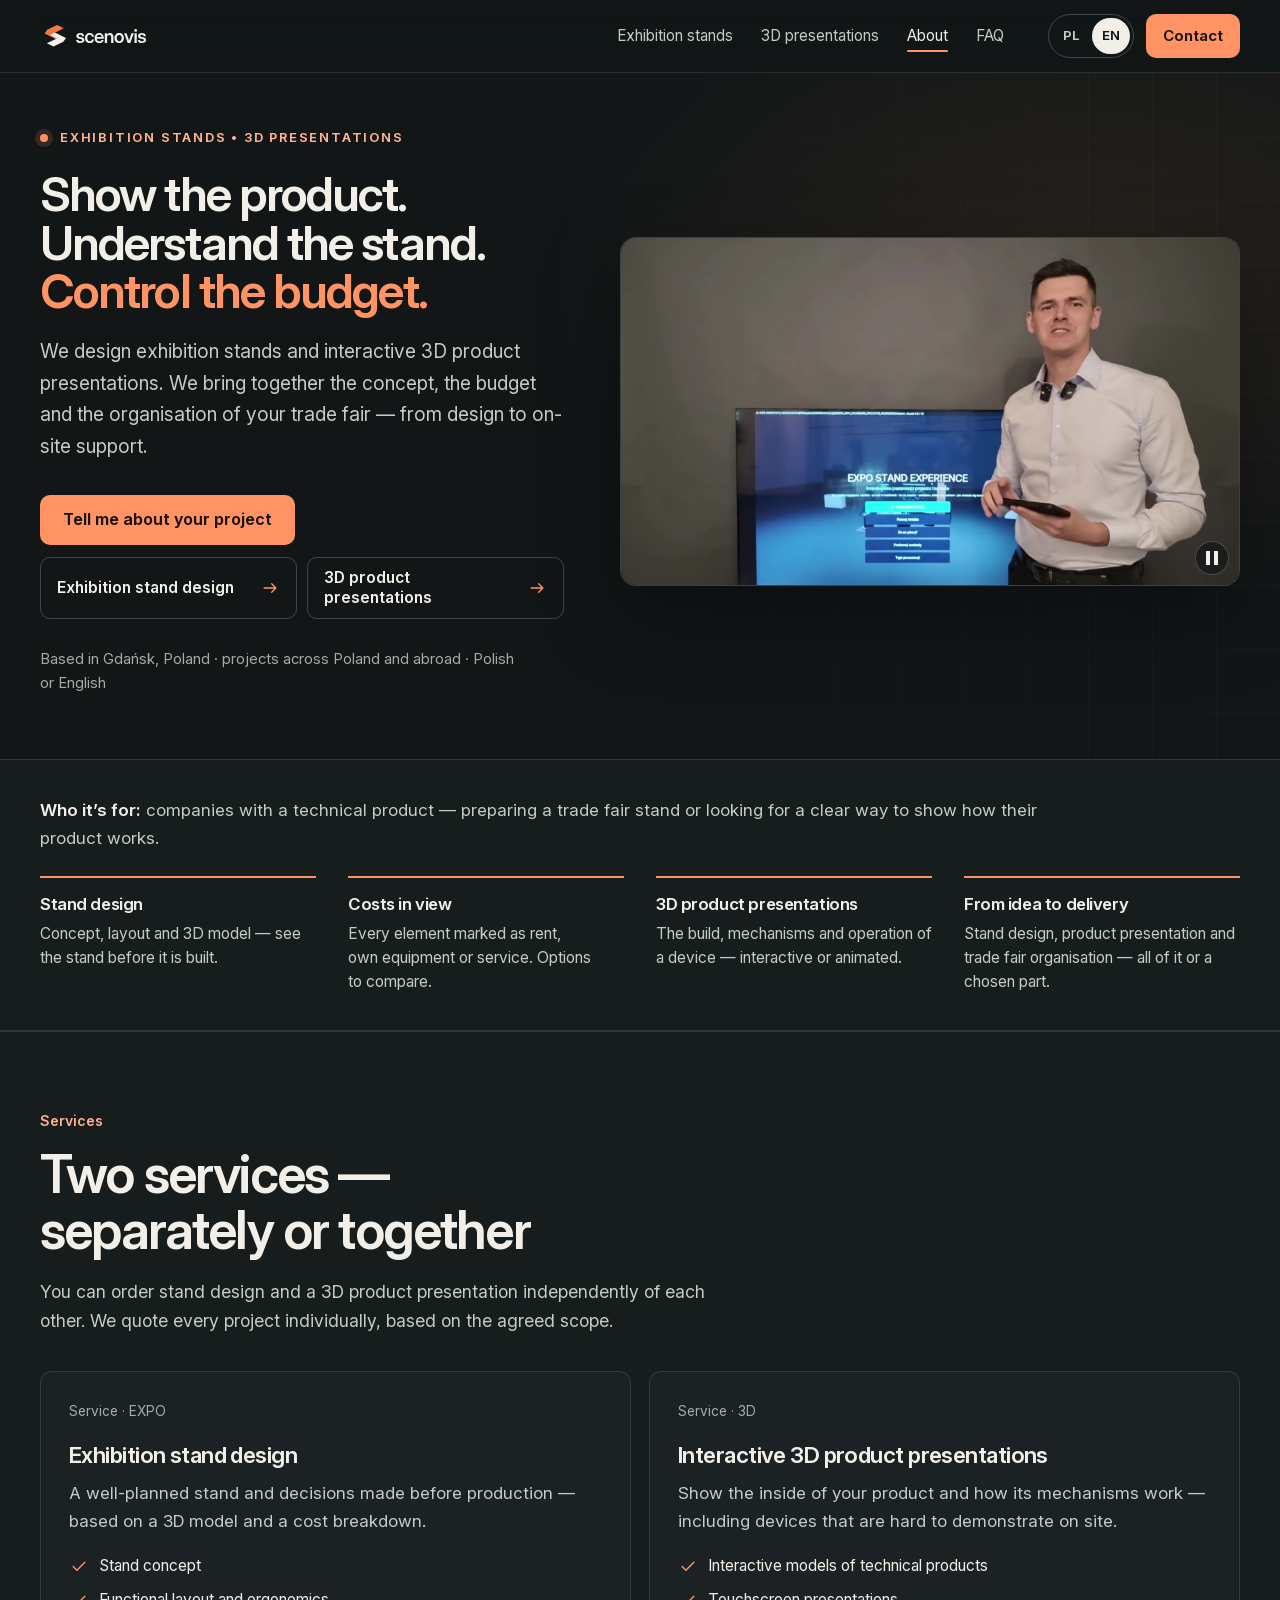
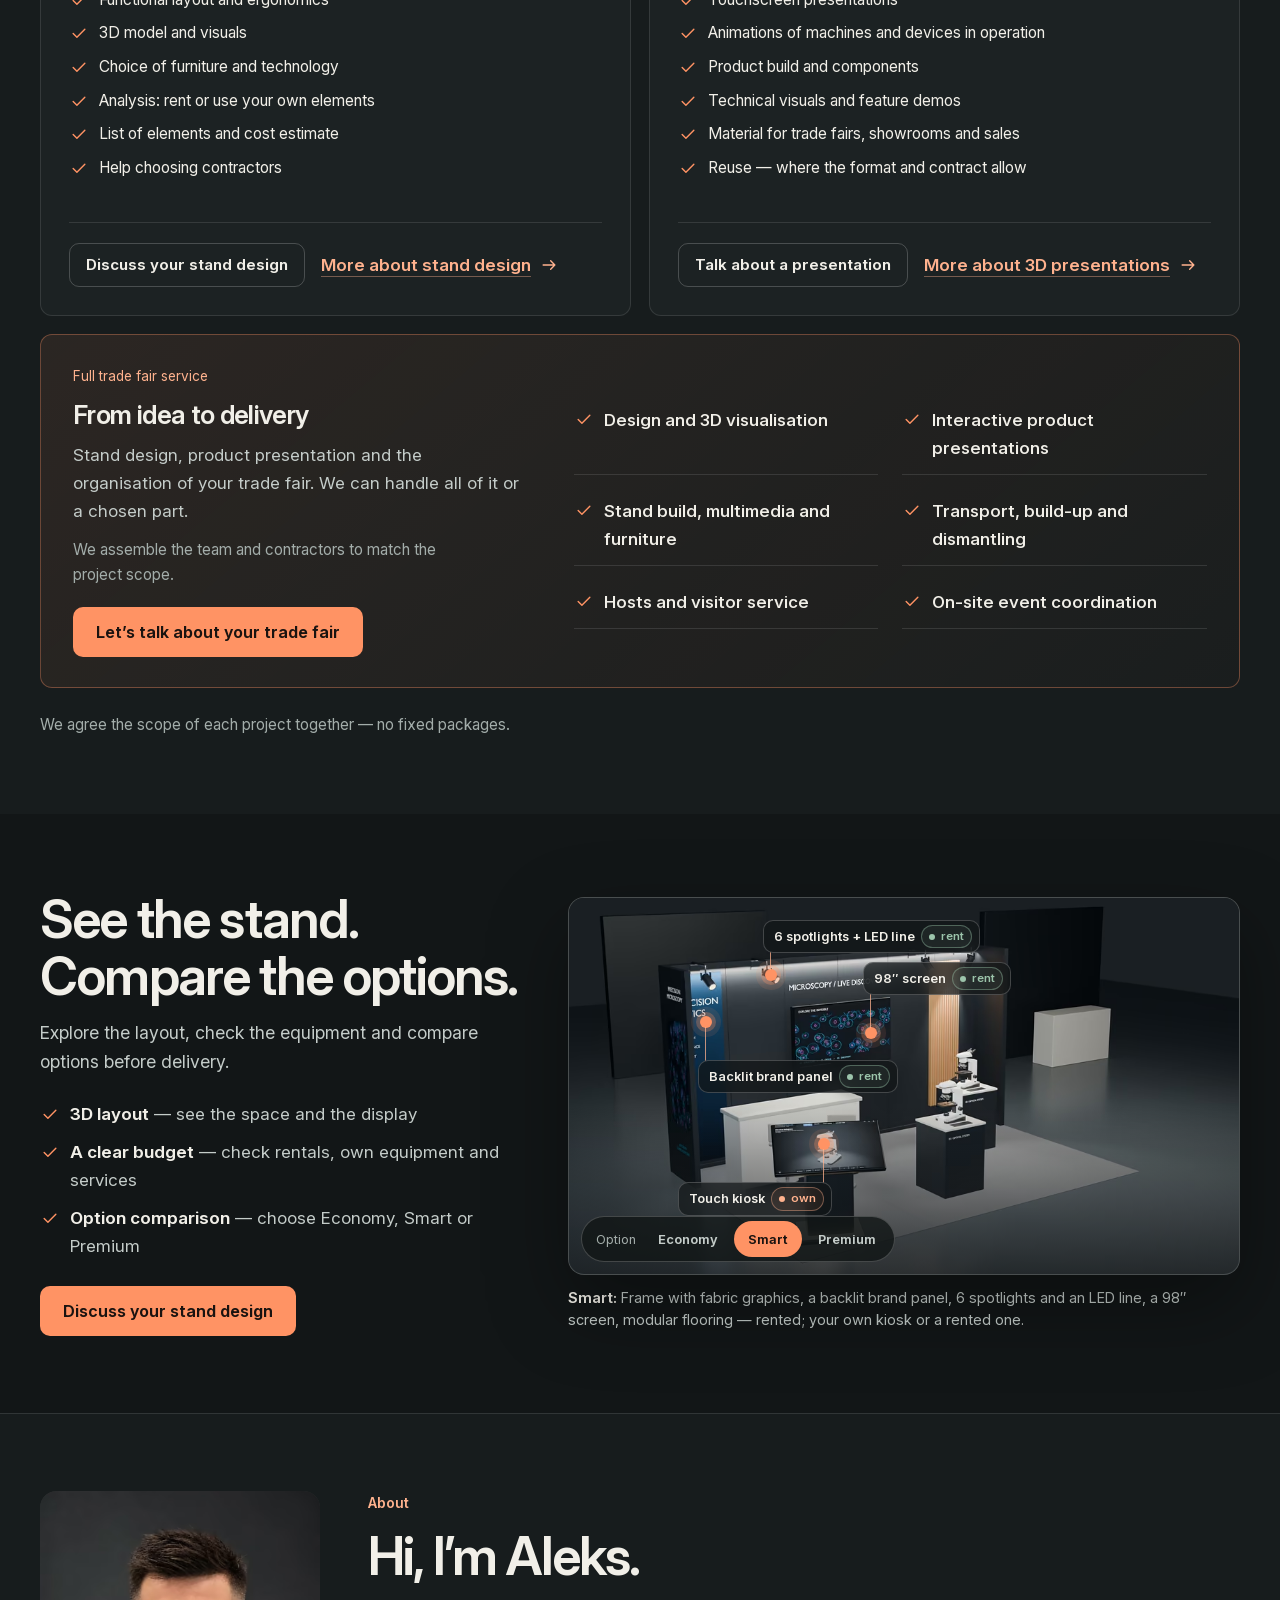
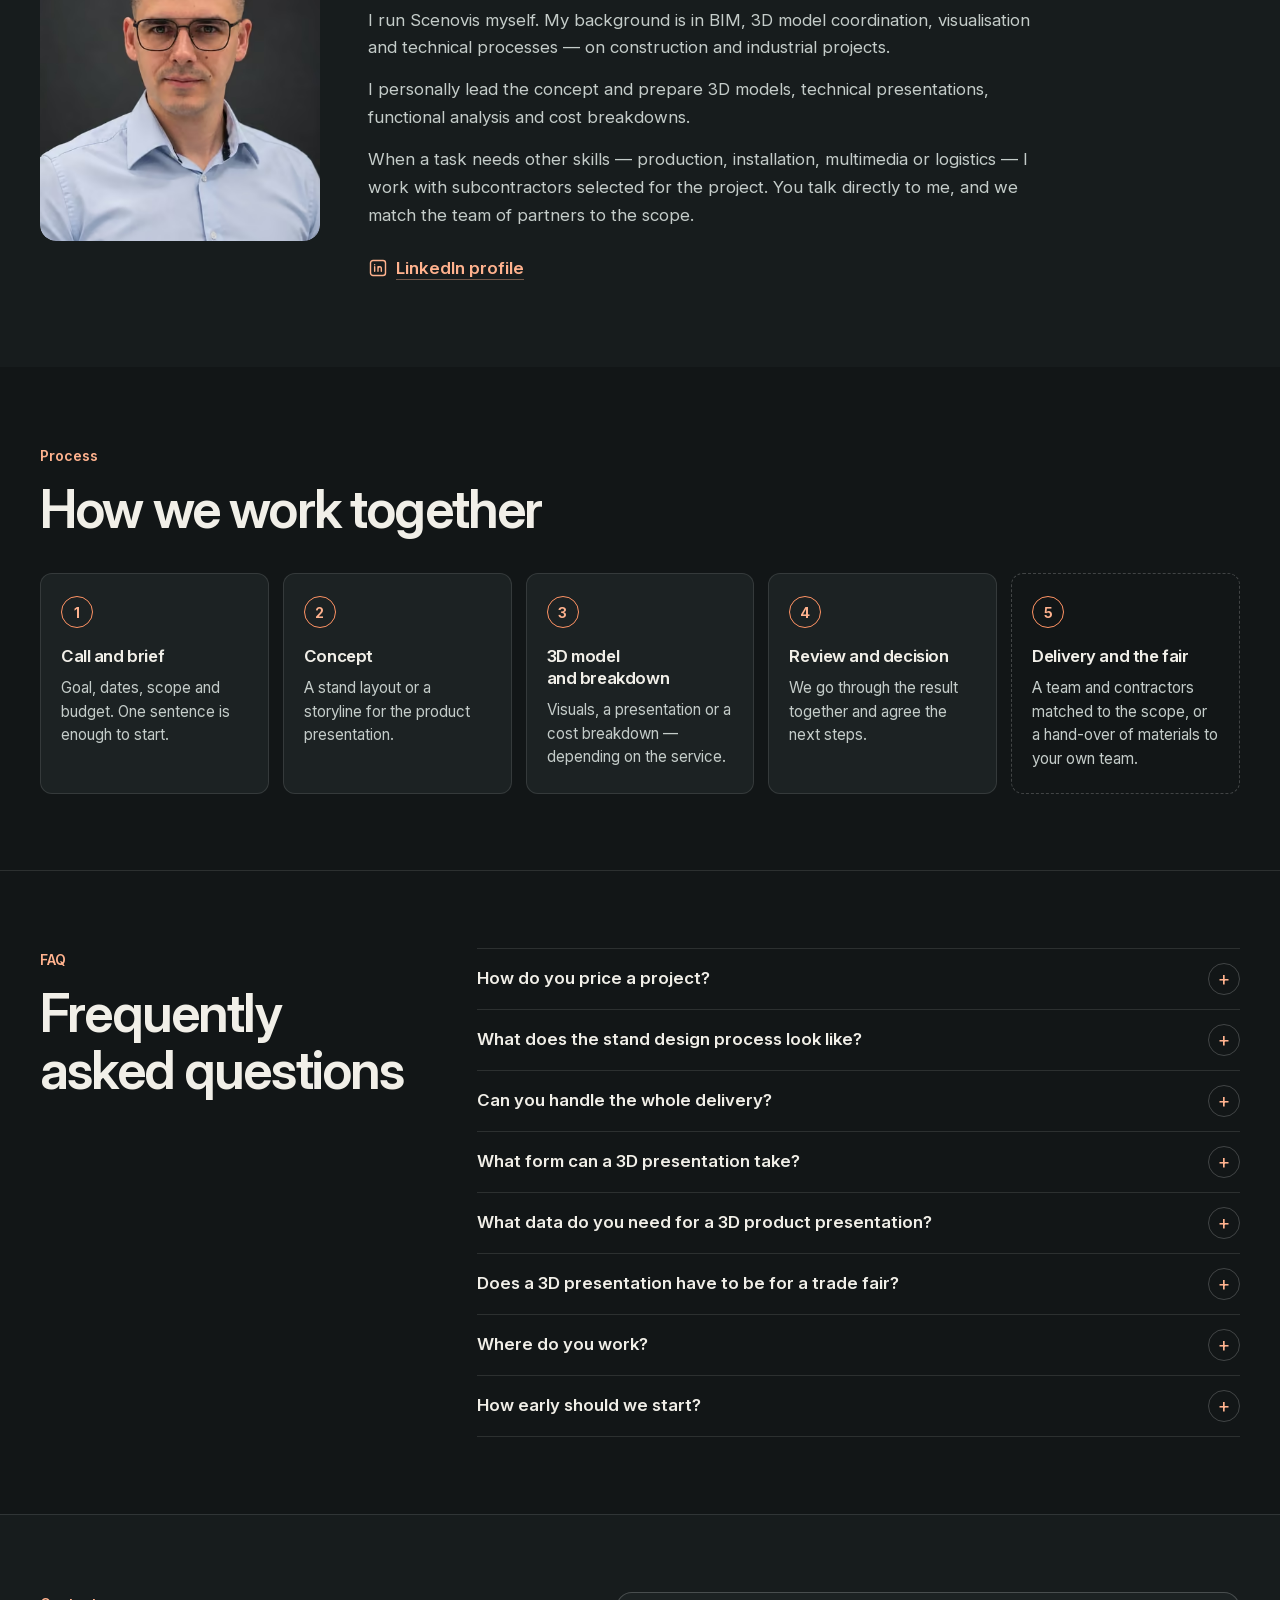
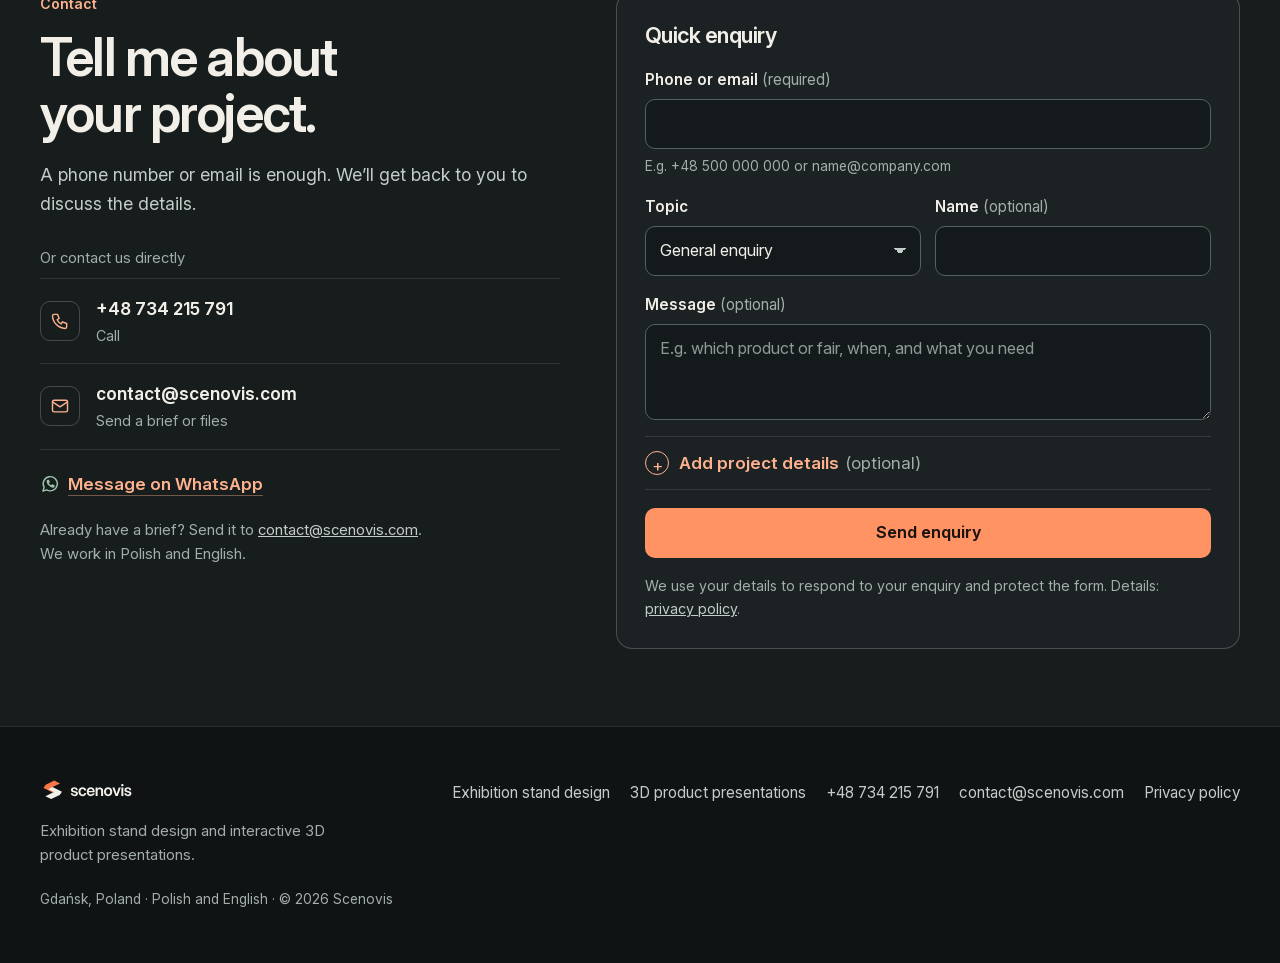
==== commit 36e82fb4: "Make photo hover clearly visible and preserve reduced-motion feedback" ====
--- a/en/index.html
+++ b/en/index.html
@@ -13,8 +13,8 @@
 <meta name="theme-color" content="#121617">
 <meta name="color-scheme" content="dark">
 <link rel="preload" href="/assets/fonts/inter-var.woff2" as="font" type="font/woff2" crossorigin>
-<link rel="stylesheet" href="/assets/css/site.css?v=65be7eb4">
-<script src="/assets/js/site.js?v=65be7eb4" defer></script>
+<link rel="stylesheet" href="/assets/css/site.css?v=dcef2f5d">
+<script src="/assets/js/site.js?v=dcef2f5d" defer></script>
 <link rel="icon" href="/favicon.ico" sizes="32x32">
 <link rel="icon" href="/assets/icons/favicon.svg" type="image/svg+xml">
 <link rel="apple-touch-icon" href="/assets/icons/apple-touch-icon.png">
--- a/assets/css/site.css
+++ b/assets/css/site.css
@@ -1151,3 +1151,84 @@
   .direct strong { font-size: 15px; }
   .direct a { padding: 10px 0; }
 }
+
+/* Shared phone type scale across PL/EN home, EXPO and 3D pages. */
+@media (max-width: 700px) {
+  body { font-size: 15px; line-height: 1.5; }
+  body[data-page] h1,
+  body[data-page] .hero h1,
+  body[data-page] .hero h1:lang(en) {
+    font-size: clamp(26px, 7vw, 30px); line-height: 1.16; letter-spacing: -.025em;
+  }
+  body[data-page] h2,
+  body[data-page] .section h2 { font-size: 22px; line-height: 1.25; letter-spacing: -.02em; }
+  body[data-page] h3 { font-size: 18px; line-height: 1.3; }
+  .hero .lead, .section-lead, .service-desc, .about-body,
+  .after-inner p, .case-cta p, .player-end p, .player-ph-title,
+  .tldr-list p, .benefits p, .get-grid p, .steps p,
+  .case--3d .case-copy .section-lead, .case--3d .case-get p,
+  .check-list li, .service-list li, .case-points li,
+  .case--3d .case-points li, .full-list li, .chapters li,
+  .costs .legend li, .legend li, .faq-a, .faq-item summary,
+  .form-status, .form-error { font-size: 15px; line-height: 1.5; }
+  .hero-note, .service-code, .section-label, .eyebrow,
+  .full-note, .services-note, .contact-small, .direct-title,
+  .footer-brand p, .footer-meta, .crumbs ol, .player-meta,
+  .shot figcaption, .variant-scopes { font-size: 13px; line-height: 1.45; }
+  .nav a, .button, .button-small, .hero-path, .text-link,
+  .footer-links a, .direct small, .pills li, .flow li,
+  .sheet table, .sheet-note strong, .more-list { font-size: 14px; }
+  .field input, .field select, .field textarea { font-size: 16px; }
+  .section { padding-block: 24px; }
+  .section-head { margin-bottom: 16px; }
+  .section-lead { margin-top: 12px; }
+  .hero { padding-block: 20px 28px; }
+  .hero-grid { gap: 24px; }
+  .hero h1 { margin-block: 14px; }
+  .hero .cta-row { margin-top: 18px; gap: 10px; }
+  .hero-note { margin-top: 16px; }
+  .crumbs ol { margin-bottom: 20px; }
+  .faq-item summary { min-height: 48px; padding-block: 10px; }
+  .faq-a { padding-bottom: 14px; }
+  .get-grid li, .get-grid li:nth-child(2n), .get-grid li:not(:nth-child(3n+1)) { padding-block: 16px; }
+  /* The illustrated stand comparison is desktop-only on the EXPO page. */
+  body[data-page="expo"] .case,
+  body[data-page="expo"] .nav li:has(a[href="#przyklad"]),
+  body[data-page="expo"] .nav li:has(a[href="#example"]),
+  body[data-page="expo"] a[data-track="hero_cta_case"] { display: none; }
+}
+
+/* Fine-pointer interactions complement the one-time scroll entrances. */
+@media (any-hover: hover) and (any-pointer: fine) {
+  .about-photo, .shot { overflow: hidden; }
+  .about-photo { border-radius: 16px; transition: box-shadow .35s ease; }
+  .about-photo:hover { box-shadow: 0 0 0 2px rgba(255,147,100,.65), 0 14px 36px rgba(0,0,0,.28); }
+  .about-photo img, .shot img {
+    transition: transform .45s cubic-bezier(.22,1,.36,1), filter .35s ease;
+  }
+  .about-photo:hover img, .shot:hover img { transform: scale(1.08); filter: brightness(1.08); }
+  .service, .steps > li, .full, .hero-path, .hero-figure .annotated, .variant-figure .annotated {
+    transition: border-color .35s ease, box-shadow .45s ease, background-color .35s ease;
+  }
+  .service:hover, .steps > li:hover, .full:hover, .hero-path:hover {
+    border-color: rgba(255,147,100,.5);
+    box-shadow: 0 12px 32px rgba(0,0,0,.16), 0 0 0 1px rgba(255,147,100,.08);
+  }
+  .hero-figure .annotated:hover, .variant-figure .annotated:hover {
+    border-color: rgba(255,147,100,.4);
+    box-shadow: 0 16px 42px rgba(0,0,0,.22);
+  }
+  .button-primary:hover { transform: translateY(-2px); box-shadow: 0 7px 22px rgba(255,147,100,.16); }
+  .button-primary:active { transform: translateY(0); }
+  .text-link .icon { transition: transform .3s cubic-bezier(.22,1,.36,1); }
+  .text-link:hover .icon:last-child { transform: translateX(3px); }
+}
+@media (prefers-reduced-motion: no-preference) and (pointer: coarse) {
+  .button:active, .hero-path:active { transform: scale(.985); }
+}
+
+/* Reduced motion still gets a visible hover cue, without zoom or movement. */
+@media (prefers-reduced-motion: reduce) {
+  .about-photo:hover img, .shot:hover img,
+  .button-primary:hover, .text-link:hover .icon:last-child { transform: none; }
+}
